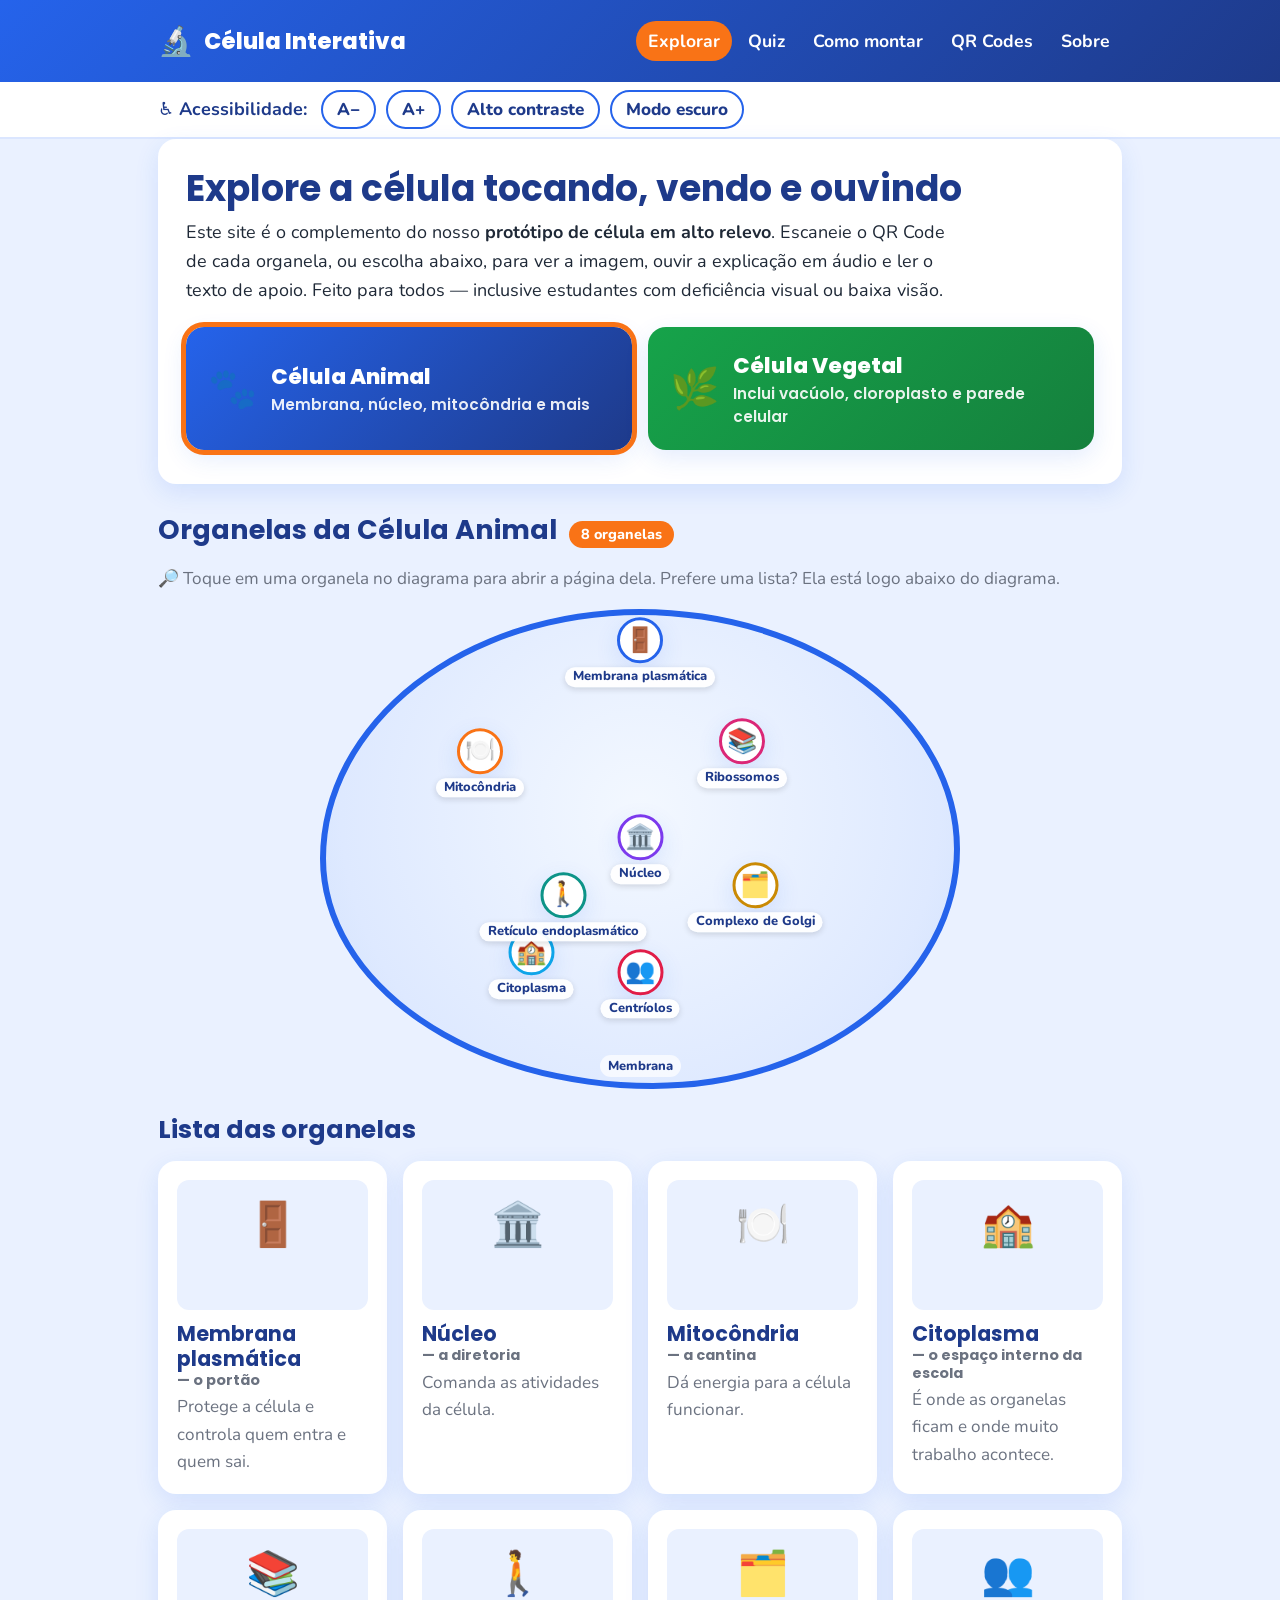
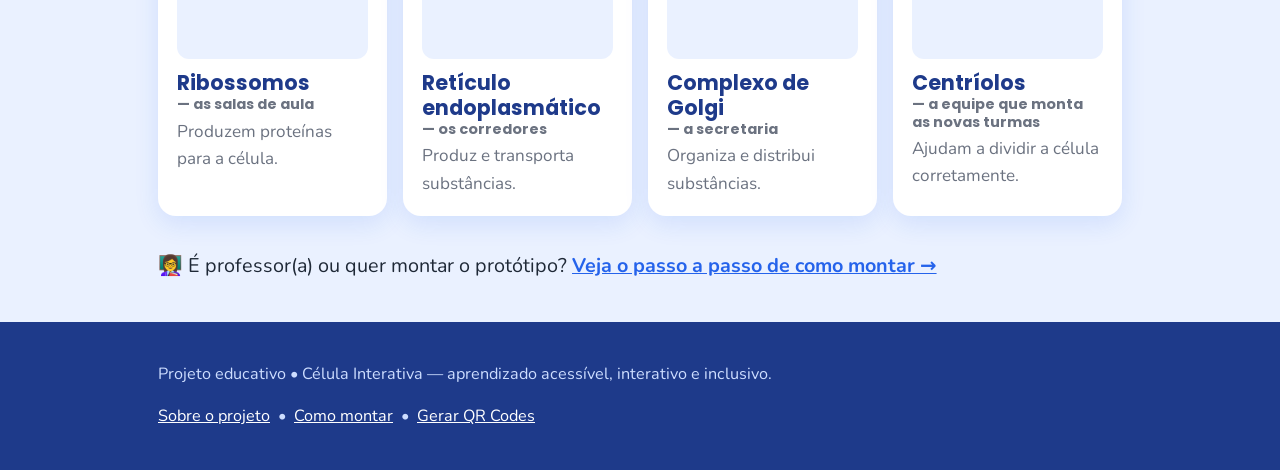
==== index.html @ fa0423f9 "Site Célula Interativa" ====
<!DOCTYPE html>
<html lang="pt-BR">
<head>
  <meta charset="UTF-8">
  <meta name="viewport" content="width=device-width, initial-scale=1.0">
  <title>Célula Interativa • Aprenda tocando, vendo e ouvindo</title>
  <meta name="description" content="Site interativo e acessível sobre as organelas das células animal e vegetal, complemento do protótipo de célula em alto relevo.">
  <meta name="theme-color" content="#2563EB">
  <link rel="manifest" href="manifest.webmanifest">
  <link rel="icon" href="assets/icon.svg" type="image/svg+xml">
  <link rel="apple-touch-icon" href="assets/icon.svg">
  <link rel="preconnect" href="https://fonts.googleapis.com">
  <link rel="preconnect" href="https://fonts.gstatic.com" crossorigin>
  <link href="https://fonts.googleapis.com/css2?family=Nunito:wght@400;600;700;800&family=Poppins:wght@600;700;800&display=swap" rel="stylesheet">
  <link rel="stylesheet" href="css/style.css">
</head>
<body>
  <a href="#conteudo" class="skip-link">Pular para o conteúdo</a>

  <header class="topo">
    <div class="conteiner topo-inner">
      <a href="index.html" class="logo"><span class="bolha" aria-hidden="true">🔬</span> Célula Interativa</a>
      <nav class="menu" aria-label="Menu principal">
        <a href="index.html">Explorar</a>
        <a href="quiz.html">Quiz</a>
        <a href="tutorial.html">Como montar</a>
        <a href="qrcodes.html">QR Codes</a>
        <a href="sobre.html">Sobre</a>
      </nav>
    </div>
  </header>

  <div id="a11y-bar"></div>

  <main id="conteudo" class="conteiner">
    <section class="hero">
      <h1>Explore a célula tocando, vendo e ouvindo</h1>
      <p>
        Este site é o complemento do nosso <strong>protótipo de célula em alto relevo</strong>.
        Escaneie o QR Code de cada organela, ou escolha abaixo, para ver a imagem, ouvir a
        explicação em áudio e ler o texto de apoio. Feito para todos — inclusive estudantes
        com deficiência visual ou baixa visão.
      </p>

      <div class="seletor-celula" role="group" aria-label="Escolha o tipo de célula">
        <button class="card-celula animal" data-tipo="animal" aria-pressed="true">
          <span class="emoji" aria-hidden="true">🐾</span>
          <span>Célula Animal<small>Membrana, núcleo, mitocôndria e mais</small></span>
        </button>
        <button class="card-celula vegetal" data-tipo="vegetal" aria-pressed="false">
          <span class="emoji" aria-hidden="true">🌿</span>
          <span>Célula Vegetal<small>Inclui vacúolo, cloroplasto e parede celular</small></span>
        </button>
      </div>
    </section>

    <div class="titulo-secao" id="titulo-secao"></div>

    <section aria-label="Diagrama da célula">
      <p class="dica-diagrama">🔎 Toque em uma organela no diagrama para abrir a página dela.
        Prefere uma lista? Ela está logo abaixo do diagrama.</p>
      <div class="diagrama" id="diagrama"></div>
    </section>

    <section aria-labelledby="lista-titulo">
      <h2 id="lista-titulo" class="subtitulo">Lista das organelas</h2>
      <div class="grade" id="lista-organelas"></div>
    </section>

    <p class="cta-tutorial">
      👩‍🏫 É professor(a) ou quer montar o protótipo?
      <a href="tutorial.html"><strong>Veja o passo a passo de como montar →</strong></a>
    </p>
  </main>

  <footer class="rodape">
    <div class="conteiner">
      <p>Projeto educativo • Célula Interativa — aprendizado acessível, interativo e inclusivo.</p>
      <p><a href="sobre.html">Sobre o projeto</a> &nbsp;•&nbsp; <a href="tutorial.html">Como montar</a> &nbsp;•&nbsp; <a href="qrcodes.html">Gerar QR Codes</a></p>
    </div>
  </footer>

  <script src="data/organelas.js"></script>
  <script src="js/a11y.js"></script>
  <script src="js/comum.js"></script>
  <script src="js/main.js"></script>
</body>
</html>
---- css/style.css ----
/* =========================================================================
   TEMA VISUAL E ACESSIBILIDADE
   Cores e fontes seguem o que foi definido no projeto.
   ========================================================================= */

:root {
  --azul: #2563EB;
  --azul-escuro: #1E3A8A;
  --azul-claro: #EAF1FF;   /* fundo */
  --laranja: #F97316;
  --laranja-escuro: #C2410C; /* laranja com contraste suficiente p/ texto */
  --branco: #FFFFFF;
  --texto: #1F2937;
  --cinza: #6B7280;

  --raio: 18px;            /* cantos arredondados */
  --sombra: 0 8px 24px rgba(37, 99, 235, 0.12);
  --font-scale: 1;         /* alterado pelos botões A- / A+ */
}

* { box-sizing: border-box; }

html { font-size: calc(18px * var(--font-scale)); }

body {
  margin: 0;
  font-family: 'Nunito', system-ui, -apple-system, 'Segoe UI', sans-serif;
  color: var(--texto);
  background: var(--azul-claro);
  line-height: 1.6;
}

h1, h2, h3, .titulo {
  font-family: 'Poppins', 'Nunito', system-ui, sans-serif;
  line-height: 1.2;
  color: var(--azul-escuro);
}

a { color: var(--azul); }

/* Foco bem visível (acessibilidade / navegação por teclado) */
:focus-visible {
  outline: 4px solid var(--laranja);
  outline-offset: 3px;
  border-radius: 6px;
}

/* Pular para o conteúdo (leitor de tela / teclado) */
.skip-link {
  position: absolute;
  left: -999px;
  top: 0;
  background: var(--azul-escuro);
  color: #fff;
  padding: 12px 18px;
  z-index: 100;
  border-radius: 0 0 var(--raio) 0;
}
.skip-link:focus { left: 0; }

/* ---------- Cabeçalho ---------- */
.topo {
  background: linear-gradient(135deg, var(--azul) 0%, var(--azul-escuro) 100%);
  color: #fff;
  padding: 18px 20px;
}
.topo .conteiner { display: flex; align-items: center; gap: 14px; flex-wrap: wrap; }
.topo a.logo { color: #fff; text-decoration: none; font-weight: 800; font-size: 1.25rem;
  font-family: 'Poppins', sans-serif; display: flex; align-items: center; gap: 10px; }
.topo .logo .bolha { font-size: 1.6rem; }

.conteiner { max-width: 1000px; margin: 0 auto; padding: 0 18px; }

/* ---------- Barra de acessibilidade ---------- */
#a11y-bar {
  background: var(--branco);
  border-bottom: 2px solid #dbe6ff;
}
#a11y-bar .conteiner {
  display: flex; align-items: center; gap: 10px; flex-wrap: wrap;
  padding-top: 8px; padding-bottom: 8px;
}
#a11y-bar .rotulo { font-weight: 700; color: var(--azul-escuro); margin-right: 4px; }
.btn-a11y {
  border: 2px solid var(--azul);
  background: #fff;
  color: var(--azul-escuro);
  font-weight: 800;
  border-radius: 999px;
  padding: 6px 14px;
  cursor: pointer;
  font-family: inherit;
  font-size: 0.95rem;
}
.btn-a11y:hover { background: var(--azul-claro); }
.btn-a11y[aria-pressed="true"] { background: var(--azul); color: #fff; }

/* ---------- Página inicial ---------- */
main { padding: 26px 0 60px; }

.hero {
  background: var(--branco);
  border-radius: var(--raio);
  padding: 28px;
  box-shadow: var(--sombra);
  margin-bottom: 26px;
}
.hero h1 { margin: 0 0 8px; font-size: 2rem; }
.hero p { margin: 0; max-width: 70ch; }

.seletor-celula { display: flex; gap: 16px; flex-wrap: wrap; margin: 22px 0 6px; }
.card-celula {
  flex: 1 1 240px;
  border: none;
  border-radius: var(--raio);
  padding: 22px;
  color: #fff;
  font-family: 'Poppins', sans-serif;
  font-weight: 800;
  font-size: 1.2rem;
  cursor: pointer;
  text-align: left;
  box-shadow: var(--sombra);
  display: flex; align-items: center; gap: 14px;
}
.card-celula .emoji { font-size: 2.2rem; }
.card-celula.animal  { background: linear-gradient(135deg, var(--azul) 0%, var(--azul-escuro) 100%); }
.card-celula.vegetal { background: linear-gradient(135deg, #16a34a 0%, #15803d 100%); }
.card-celula small { display: block; font-weight: 600; font-size: 0.85rem; opacity: 0.9; }
.card-celula[aria-pressed="true"] { outline: 5px solid var(--laranja); }

/* ---------- Grade de organelas ---------- */
.titulo-secao { display: flex; align-items: baseline; gap: 12px; margin: 30px 0 4px; }
.titulo-secao h2 { margin: 0; font-size: 1.5rem; }
.titulo-secao .tag {
  background: var(--laranja); color: #fff; font-weight: 800;
  border-radius: 999px; padding: 2px 12px; font-size: 0.8rem;
}

.grade {
  display: grid;
  grid-template-columns: repeat(auto-fill, minmax(220px, 1fr));
  gap: 16px;
  margin-top: 16px;
}
.card-organela {
  display: block;
  background: var(--branco);
  border-radius: var(--raio);
  padding: 16px;
  text-decoration: none;
  color: var(--texto);
  box-shadow: var(--sombra);
  border: 3px solid transparent;
  transition: transform .12s ease, border-color .12s ease;
}
.card-organela:hover, .card-organela:focus-visible {
  transform: translateY(-3px);
  border-color: var(--laranja);
}
.card-organela .mini-img {
  width: 100%; height: 130px; border-radius: 12px; object-fit: cover;
  background: var(--azul-claro); margin-bottom: 12px; display: block;
}
.card-organela h3 { margin: 0 0 4px; font-size: 1.15rem; color: var(--azul-escuro); }
.card-organela p { margin: 0; color: var(--cinza); font-size: 0.95rem; }

/* Placeholder usado quando ainda não há foto */
.placeholder-img {
  display: flex; align-items: center; justify-content: center; text-align: center;
  background: repeating-linear-gradient(45deg, #eef4ff, #eef4ff 12px, #e3edff 12px, #e3edff 24px);
  color: var(--azul); font-weight: 800; font-family: 'Poppins', sans-serif;
  padding: 10px;
}

/* ---------- Página da organela ---------- */
.voltar {
  display: inline-flex; align-items: center; gap: 8px;
  text-decoration: none; font-weight: 800; color: var(--azul-escuro);
  margin-bottom: 14px;
}
.organela-topo h1 { font-size: 2rem; margin: 0 0 4px; }
.organela-tags { margin-bottom: 18px; }
.pill {
  display: inline-block; background: var(--azul-claro); color: var(--azul-escuro);
  border-radius: 999px; padding: 3px 12px; font-weight: 700; font-size: 0.85rem; margin-right: 6px;
}

.painel {
  background: var(--branco); border-radius: var(--raio);
  padding: 22px; box-shadow: var(--sombra); margin-bottom: 22px;
}

/* Visualizador da imagem (com leve efeito 3D ao passar o mouse / tocar) */
.visu {
  perspective: 1000px;
  display: flex; justify-content: center;
  margin-bottom: 4px;
}
.visu-img {
  max-width: 100%; max-height: 360px; border-radius: 16px;
  box-shadow: var(--sombra);
  transition: transform .15s ease;
  will-change: transform;
}
.visu-placeholder {
  width: 100%; max-width: 420px; height: 280px; border-radius: 16px;
}
.visu-legenda { text-align: center; color: var(--cinza); font-size: 0.9rem; margin-top: 10px; }

/* ---------- Player de áudio ---------- */
.player {
  background: linear-gradient(135deg, var(--azul) 0%, var(--azul-escuro) 100%);
  color: #fff;
  border-radius: var(--raio);
  padding: 20px;
  text-align: center;
  box-shadow: var(--sombra);
  margin-bottom: 22px;
}
.player .botoes { display: flex; gap: 12px; justify-content: center; flex-wrap: wrap; margin-top: 6px; }
.btn-play {
  border: none; cursor: pointer; font-family: 'Poppins', sans-serif; font-weight: 800;
  border-radius: 999px; padding: 16px 30px; font-size: 1.25rem;
  background: var(--laranja); color: #fff; box-shadow: 0 6px 16px rgba(0,0,0,.2);
  display: inline-flex; align-items: center; gap: 10px;
}
.btn-play:hover { background: #ea6a0a; }
.btn-sec {
  border: 2px solid #fff; background: transparent; color: #fff; cursor: pointer;
  font-family: 'Poppins', sans-serif; font-weight: 700; border-radius: 999px;
  padding: 12px 22px; font-size: 1rem;
}
.btn-sec:hover { background: rgba(255,255,255,.15); }
.player .estado { margin-top: 10px; font-weight: 700; min-height: 1.2em; }
.player .aviso { font-size: 0.85rem; opacity: .9; margin-top: 8px; }

/* Texto de apoio */
.texto-apoio { font-size: 1.15rem; }
.texto-apoio h2 { margin-top: 0; }
.destaque {
  background: #FFF3E6;
  border-left: 6px solid var(--laranja);
  border-radius: 12px;
  padding: 14px 18px;
  margin: 18px 0 0;
  font-weight: 700;
  color: var(--laranja-escuro);
}
html.hc .destaque { background: #000; border-left-color: #ffec3d; color: #ffec3d; border: 2px solid #ffec3d; }

/* ---------- Tutorial ---------- */
.passo {
  background: var(--branco); border-radius: var(--raio); box-shadow: var(--sombra);
  padding: 20px 22px; margin-bottom: 18px; display: flex; gap: 18px; align-items: flex-start;
}
.passo .num {
  flex: 0 0 auto; width: 46px; height: 46px; border-radius: 50%;
  background: var(--laranja); color: #fff; font-family: 'Poppins', sans-serif; font-weight: 800;
  display: flex; align-items: center; justify-content: center; font-size: 1.3rem;
}
.passo h3 { margin: 0 0 6px; }
.passo .foto-passo {
  width: 100%; max-width: 360px; height: 200px; border-radius: 12px; object-fit: cover; margin-top: 10px;
}
.lista-materiais { columns: 2; gap: 24px; }
@media (max-width: 560px) { .lista-materiais { columns: 1; } .passo { flex-direction: column; } }

/* ---------- Rodapé ---------- */
.rodape {
  background: var(--azul-escuro); color: #cdddff; padding: 24px 0; margin-top: 40px;
  font-size: 0.9rem;
}
.rodape a { color: #fff; }

/* =========================================================================
   MODO ALTO CONTRASTE
   ========================================================================= */
html.hc, html.hc body { background: #000; color: #fff; }
html.hc h1, html.hc h2, html.hc h3, html.hc .titulo,
html.hc .card-organela h3, html.hc .card-organela p { color: #ffec3d; }
html.hc .hero, html.hc .painel, html.hc .card-organela, html.hc .passo,
html.hc #a11y-bar, html.hc .player, html.hc .card-celula {
  background: #000 !important; border: 2px solid #ffec3d; color: #fff;
}
html.hc a, html.hc .voltar { color: #ffec3d; }
html.hc #a11y-bar .rotulo { color: #ffec3d; }
html.hc .btn-a11y { background: #000; color: #ffec3d; border-color: #ffec3d; }
html.hc .btn-a11y[aria-pressed="true"] { background: #ffec3d; color: #000; }
html.hc .btn-play { background: #ffec3d; color: #000; }
html.hc .btn-sec { border-color: #ffec3d; color: #ffec3d; }
html.hc .pill, html.hc .tag, html.hc .num { background: #ffec3d; color: #000; }
html.hc .topo { background: #000; border-bottom: 2px solid #ffec3d; }
html.hc :focus-visible { outline-color: #fff; }

/* Respeita quem prefere menos animação */
@media (prefers-reduced-motion: reduce) {
  * { transition: none !important; animation: none !important; }
}

/* =========================================================================
   MENU DE NAVEGAÇÃO
   ========================================================================= */
.topo-inner { justify-content: space-between; }
.menu { display: flex; flex-wrap: wrap; gap: 4px; }
.menu a {
  color: #fff; text-decoration: none; font-weight: 700;
  padding: 6px 12px; border-radius: 999px; font-size: 0.98rem;
}
.menu a:hover { background: rgba(255, 255, 255, 0.18); }
.menu a[aria-current="page"] { background: var(--laranja); color: #fff; }

/* =========================================================================
   HOME: títulos auxiliares e diagrama
   ========================================================================= */
.subtitulo { font-size: 1.4rem; margin: 26px 0 10px; }
.dica-diagrama, .dica-qr { color: var(--cinza); font-size: 0.95rem; }
.cta-tutorial { margin-top: 34px; font-size: 1.1rem; }

.diagrama {
  position: relative;
  width: 100%;
  max-width: 640px;
  margin: 6px auto 12px;
  aspect-ratio: 4 / 3;
}
.celula-forma {
  position: absolute; inset: 0;
  border: 6px solid var(--azul);
  border-radius: 50% 50% 48% 52% / 52% 50% 50% 48%;
  background: radial-gradient(circle at 50% 42%, #f3f8ff 0%, #dee9ff 72%, #cddffb 100%);
  display: flex; align-items: flex-end; justify-content: center;
}
.diagrama.vegetal .celula-forma {
  border: 7px solid #15803d;
  border-radius: 22px;
  background: linear-gradient(160deg, #ecfdf3 0%, #cdeed8 100%);
  box-shadow: inset 0 0 0 9px rgba(22, 163, 74, 0.16);
}
.rotulo-forma {
  margin-bottom: 6px; font-size: 0.72rem; font-weight: 800;
  color: var(--azul-escuro); background: rgba(255, 255, 255, 0.7);
  padding: 1px 8px; border-radius: 999px;
}
.diagrama.vegetal .rotulo-forma { color: #14532d; }

.hotspot {
  position: absolute; transform: translate(-50%, -50%);
  display: flex; flex-direction: column; align-items: center; gap: 4px;
  text-decoration: none; z-index: 2;
}
.ponto {
  width: 46px; height: 46px; border-radius: 50%;
  background: #fff; border: 3px solid var(--cor, #2563EB);
  display: flex; align-items: center; justify-content: center;
  font-size: 1.35rem; box-shadow: var(--sombra);
  transition: transform 0.12s ease;
}
.ponto-rotulo {
  background: rgba(255, 255, 255, 0.94); color: var(--azul-escuro);
  font-weight: 800; font-size: 0.72rem; line-height: 1.2;
  padding: 2px 8px; border-radius: 999px; white-space: nowrap;
  box-shadow: 0 2px 6px rgba(0, 0, 0, 0.14); max-width: 30vw; overflow: hidden; text-overflow: ellipsis;
}
.hotspot:hover .ponto, .hotspot:focus-visible .ponto { transform: scale(1.14); }
.hotspot:focus-visible { outline: none; }
.hotspot:focus-visible .ponto { outline: 4px solid var(--laranja); outline-offset: 3px; }

@media (max-width: 560px) {
  .ponto-rotulo { display: none; }      /* no celular, o rótulo fica na lista abaixo */
  .ponto { width: 40px; height: 40px; font-size: 1.15rem; }
}

/* Emoji no lugar da foto (placeholder) nos cartões */
.mini-emoji { font-size: 2.4rem; }
.card-organela h3 .apelido { display: block; font-weight: 700; color: var(--cinza); font-size: 0.8rem; }

/* =========================================================================
   PÁGINA DA ORGANELA: extras
   ========================================================================= */
.apelido-grande { margin: 0 0 10px; color: var(--laranja-escuro); font-weight: 800; font-size: 1.1rem; }
.player-titulo { font-family: 'Poppins', sans-serif; font-weight: 800; font-size: 1.1rem; margin: 0 0 6px; }
.visu-placeholder { display: flex; flex-direction: column; gap: 8px; }
.placeholder-img .ph-emoji, .placeholder-img.visu-placeholder .ph-emoji { font-size: 3rem; }

.nav-organelas { display: flex; gap: 12px; justify-content: space-between; margin: 6px 0 10px; }
.btn-nav {
  flex: 1 1 0; background: var(--branco); border: 2px solid var(--azul);
  border-radius: var(--raio); padding: 14px 16px; text-decoration: none;
  color: var(--azul-escuro); font-weight: 800; display: flex; align-items: center; gap: 10px;
  box-shadow: var(--sombra);
}
.btn-nav.prox { justify-content: flex-end; text-align: right; }
.btn-nav small { display: block; font-weight: 700; color: var(--cinza); font-size: 0.75rem; }
.btn-nav:hover, .btn-nav:focus-visible { border-color: var(--laranja); transform: translateY(-2px); }

/* =========================================================================
   QUIZ (mini-quiz na organela e quiz final)
   ========================================================================= */
.mini-quiz h2 { margin-top: 0; }
.quiz-pergunta { font-size: 1.2rem; font-weight: 800; color: var(--azul-escuro); }
.quiz-opcoes { display: grid; gap: 10px; margin: 14px 0; }
.quiz-opcao {
  text-align: left; font-family: inherit; font-size: 1.05rem; font-weight: 700;
  background: #fff; border: 2px solid var(--azul); color: var(--texto);
  border-radius: 12px; padding: 14px 16px; cursor: pointer;
}
.quiz-opcao:hover:not(:disabled) { background: var(--azul-claro); }
.quiz-opcao:disabled { cursor: default; opacity: 1; }
.quiz-opcao.certa { background: #DCFCE7; border-color: #16A34A; color: #14532D; }
.quiz-opcao.certa::after { content: '  ✓ certa'; font-weight: 800; }
.quiz-opcao.errada { background: #FEE2E2; border-color: #DC2626; color: #7F1D1D; }
.quiz-opcao.errada::after { content: ' — sua escolha'; font-weight: 800; }
.quiz-feedback { font-weight: 800; min-height: 1.3em; margin: 6px 0 0; }
.quiz-feedback.ok { color: #15803D; }
.quiz-feedback.nao { color: #B91C1C; }

.quiz-card { max-width: 720px; margin: 0 auto; }
.quiz-progresso { display: flex; justify-content: space-between; font-weight: 800; color: var(--azul-escuro); }
.quiz-acertos { color: var(--laranja-escuro); }
.quiz-barra { height: 10px; background: #dbe6ff; border-radius: 999px; overflow: hidden; margin: 8px 0 18px; }
.quiz-barra span { display: block; height: 100%; background: var(--laranja); transition: width 0.25s ease; }

.btn-grande {
  border: none; cursor: pointer; font-family: 'Poppins', sans-serif; font-weight: 800;
  border-radius: 999px; padding: 14px 28px; font-size: 1.15rem;
  background: var(--laranja); color: #fff; box-shadow: var(--sombra); margin-top: 6px;
}
.btn-grande:hover { background: #ea6a0a; }
.btn-sec-claro {
  display: inline-block; border: 2px solid var(--azul); color: var(--azul-escuro);
  background: #fff; border-radius: 999px; padding: 12px 24px; font-weight: 800; text-decoration: none;
}
.quiz-final { text-align: center; }
.quiz-resultado-emoji { font-size: 3.4rem; }
.quiz-final-botoes { display: flex; gap: 12px; justify-content: center; flex-wrap: wrap; margin-top: 14px; }
.quiz-selo-mini { background: #FFF3E6; border-radius: 12px; padding: 10px 14px; font-weight: 700; color: var(--laranja-escuro); }

.selo {
  display: inline-flex; flex-direction: column; align-items: center; gap: 4px;
  background: radial-gradient(circle at 50% 35%, #fff7e6, #ffe3b3);
  border: 4px solid var(--laranja); border-radius: 20px; padding: 18px 30px; margin: 16px auto;
  color: var(--laranja-escuro); font-family: 'Poppins', sans-serif;
}
.selo strong { font-size: 1.3rem; }
.selo small { color: var(--texto); font-weight: 700; }
.selo-emoji { font-size: 3rem; }

/* =========================================================================
   TUTORIAL: passos numerados (lista ordenada de verdade) + listas
   ========================================================================= */
.passos { list-style: none; counter-reset: passo; padding: 0; margin: 0; }
.passos > li.passo {
  position: relative; counter-increment: passo;
  background: var(--branco); border-radius: var(--raio); box-shadow: var(--sombra);
  padding: 20px 22px 20px 78px; margin-bottom: 16px;
}
.passos > li.passo::before {
  content: counter(passo); position: absolute; left: 18px; top: 20px;
  width: 44px; height: 44px; border-radius: 50%;
  background: var(--laranja); color: #fff; font-family: 'Poppins', sans-serif; font-weight: 800;
  display: flex; align-items: center; justify-content: center; font-size: 1.3rem;
}
.passos > li.passo h3 { margin: 0 0 6px; }
.bloco-premium { margin-top: 4px; }
.bloco-premium.travado { filter: blur(5px); pointer-events: none; user-select: none; }
.lista-recursos { padding-left: 1.1em; }
.lista-recursos li { margin-bottom: 8px; }
.passos-simples { padding-left: 1.2em; }
.passos-simples li { margin-bottom: 6px; }
@media (max-width: 560px) {
  .passos > li.passo { padding: 64px 18px 18px; }
  .passos > li.passo::before { top: 14px; }
  .nav-organelas { flex-direction: column; }
  .menu a { padding: 6px 9px; font-size: 0.9rem; }
}

/* =========================================================================
   GERADOR DE QR CODES
   ========================================================================= */
.qr-config { display: flex; gap: 12px; flex-wrap: wrap; align-items: flex-end; margin-top: 8px; }
.qr-config label { font-weight: 800; color: var(--azul-escuro); display: block; margin-bottom: 6px; }
.qr-config input {
  font-family: inherit; font-size: 1rem; padding: 12px 14px; border: 2px solid var(--azul);
  border-radius: 12px; min-width: 300px; max-width: 100%;
}
.btn-gerar {
  background: var(--laranja); color: #fff; border: none; font-family: 'Poppins', sans-serif;
  font-weight: 800; font-size: 1.05rem; padding: 13px 24px; border-radius: 999px; cursor: pointer;
}
.btn-gerar-azul { background: var(--azul); }
.grade-qr { display: grid; grid-template-columns: repeat(auto-fill, minmax(220px, 1fr)); gap: 16px; margin-top: 24px; }
.cartao-qr {
  background: #fff; border: 2px solid #dbe6ff; border-radius: 14px; padding: 16px; text-align: center;
  break-inside: avoid;
}
.cartao-qr h3 { margin: 0 0 10px; font-size: 1.05rem; }
.cartao-qr .qr-box { display: flex; justify-content: center; }
.cartao-qr .url { font-size: 0.72rem; color: var(--cinza); word-break: break-all; margin-top: 10px; }
.erro { background: #fff3cd; border: 2px solid #f0c000; padding: 14px; border-radius: 12px; margin-top: 16px; color: #5b4a00; }

@media print {
  .topo, #a11y-bar, .rodape, .nao-imprimir, .skip-link { display: none !important; }
  body { background: #fff; }
  .cartao-qr { border: 1px dashed #999; }
}

/* =========================================================================
   MODO ESCURO (opcional, separado do alto contraste)
   ========================================================================= */
html.escuro, html.escuro body { background: #0b1220; color: #e6eeff; }
html.escuro h1, html.escuro h2, html.escuro h3, html.escuro .titulo,
html.escuro .card-organela h3, html.escuro .subtitulo { color: #9ec1ff; }
html.escuro .hero, html.escuro .painel, html.escuro .card-organela,
html.escuro .passos > li.passo, html.escuro .cartao-qr, html.escuro .btn-nav {
  background: #16213a; border-color: #2a3a5e; color: #e6eeff;
}
html.escuro #a11y-bar { background: #0f1830; border-bottom-color: #2a3a5e; }
html.escuro #a11y-bar .rotulo { color: #9ec1ff; }
html.escuro .btn-a11y { background: #16213a; color: #cfe0ff; border-color: #3b5180; }
html.escuro .card-organela p, html.escuro .visu-legenda, html.escuro .dica-diagrama,
html.escuro .dica-qr, html.escuro .btn-nav small { color: #aab8d6; }
html.escuro .quiz-opcao { background: #16213a; color: #e6eeff; border-color: #3b5180; }
html.escuro .quiz-opcao.certa { background: #14532d; color: #d9ffe6; border-color: #22c55e; }
html.escuro .quiz-opcao.errada { background: #4c1d1d; color: #ffd9d9; border-color: #ef4444; }
html.escuro .placeholder-img { background: #1c2842; color: #9ec1ff; }
html.escuro a { color: #9ec1ff; }
html.escuro .celula-forma { background: #16213a; }
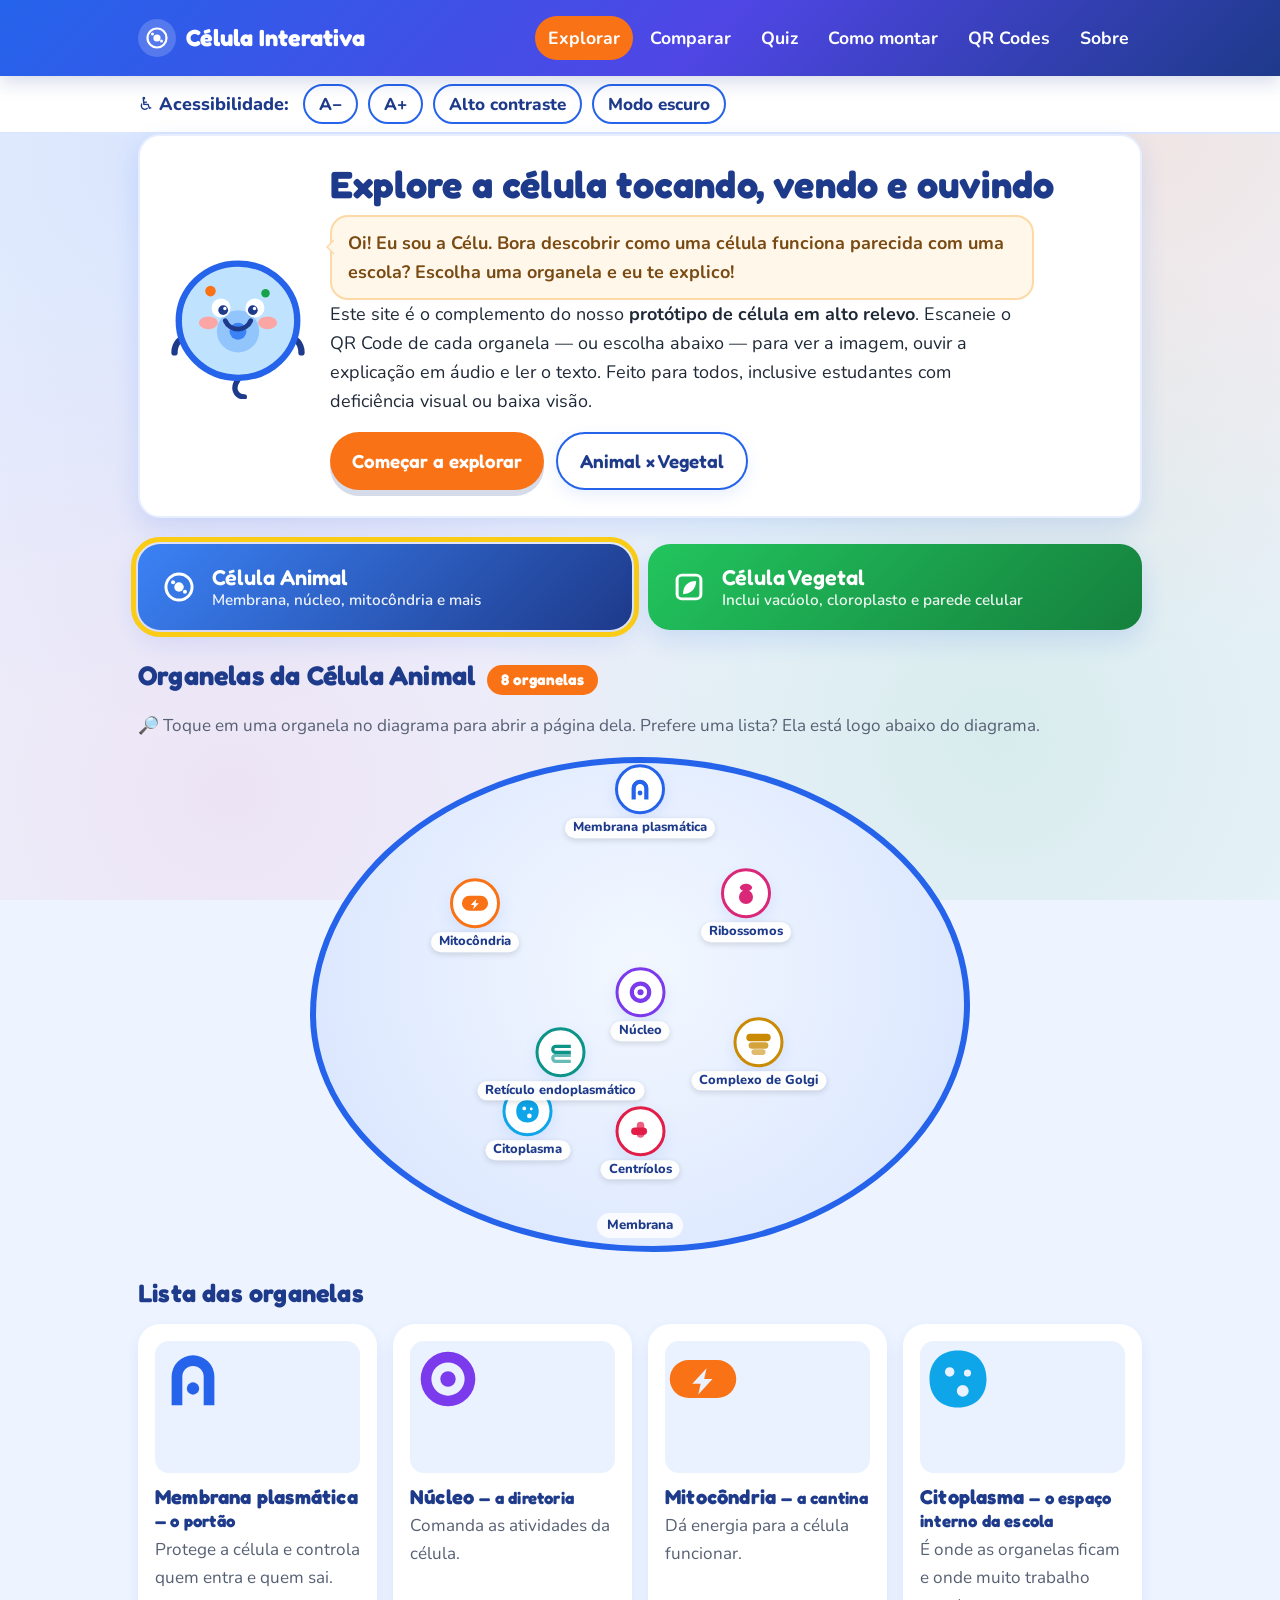
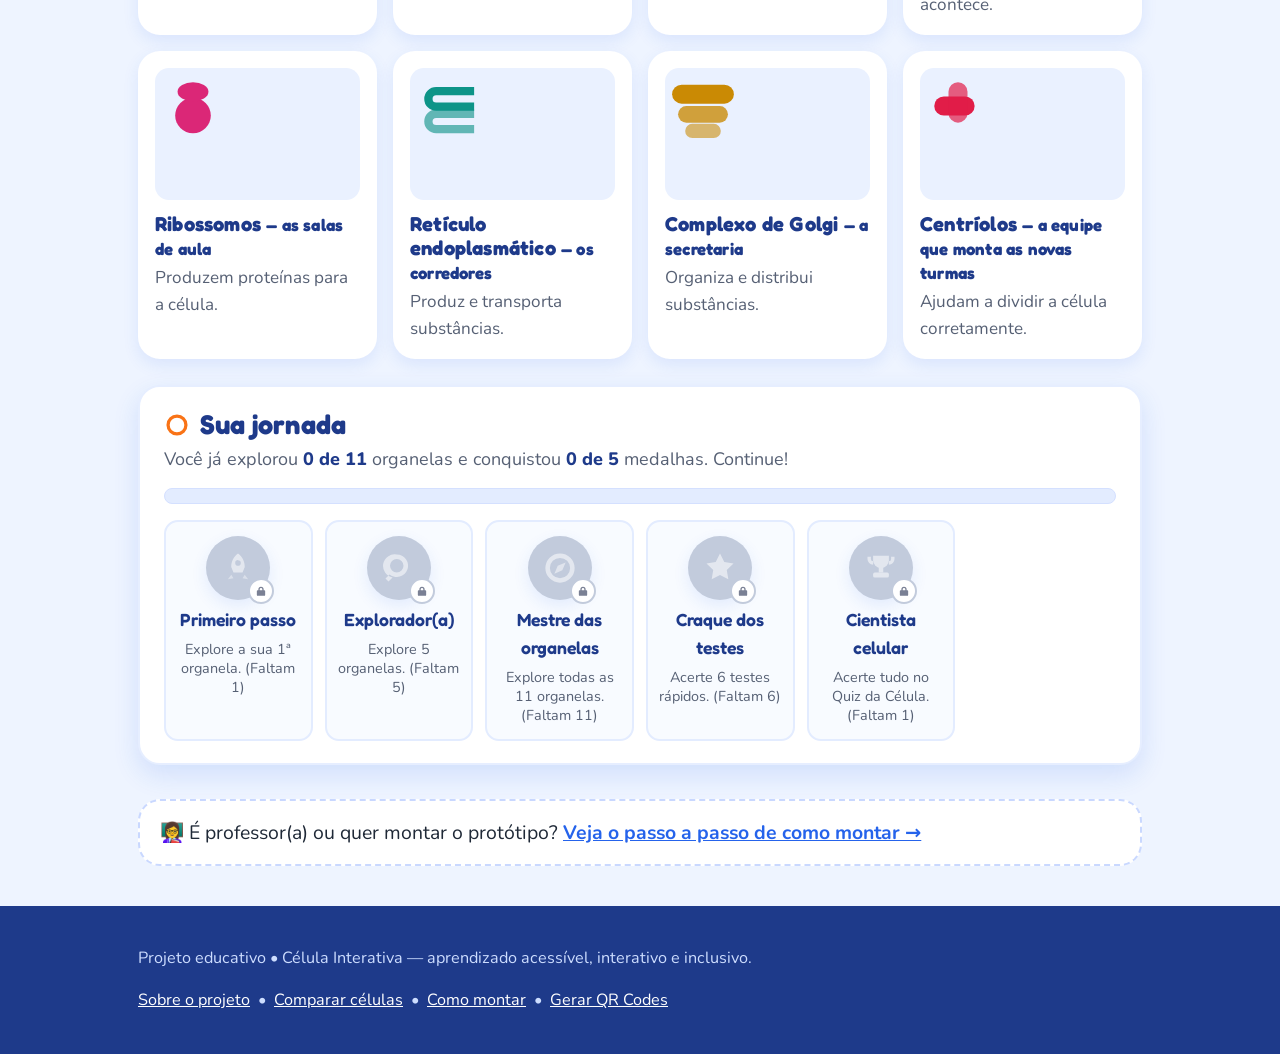
==== commit 1abc4a78: "Redesign lúdico e gamificado para o 6º ano - Visual lúdico: títulos em Fredoka, mascote "Célu", fund" ====
--- a/index.html
+++ b/index.html
@@ -4,14 +4,24 @@
   <meta charset="UTF-8">
   <meta name="viewport" content="width=device-width, initial-scale=1.0">
   <title>Célula Interativa • Aprenda tocando, vendo e ouvindo</title>
-  <meta name="description" content="Site interativo e acessível sobre as organelas das células animal e vegetal, complemento do protótipo de célula em alto relevo.">
+  <meta name="description" content="Site interativo e acessível sobre as organelas das células animal e vegetal, para o 6º ano. Complemento do protótipo de célula em alto relevo.">
   <meta name="theme-color" content="#2563EB">
+  <script>
+    /* Aplica a acessibilidade salva ANTES de a página aparecer (evita piscar). */
+    try {
+      var _p = JSON.parse(localStorage.getItem('celulas_a11y')) || {};
+      var _d = document.documentElement;
+      if (_p.fonte) _d.style.setProperty('--font-scale', _p.fonte);
+      if (_p.contraste) _d.classList.add('hc');
+      if (_p.escuro) _d.classList.add('escuro');
+    } catch (e) {}
+  </script>
   <link rel="manifest" href="manifest.webmanifest">
   <link rel="icon" href="assets/icon.svg" type="image/svg+xml">
   <link rel="apple-touch-icon" href="assets/icon.svg">
   <link rel="preconnect" href="https://fonts.googleapis.com">
   <link rel="preconnect" href="https://fonts.gstatic.com" crossorigin>
-  <link href="https://fonts.googleapis.com/css2?family=Nunito:wght@400;600;700;800&family=Poppins:wght@600;700;800&display=swap" rel="stylesheet">
+  <link href="https://fonts.googleapis.com/css2?family=Fredoka:wght@400;500;600;700&family=Nunito:wght@400;600;700;800&display=swap" rel="stylesheet">
   <link rel="stylesheet" href="css/style.css">
 </head>
 <body>
@@ -19,9 +29,10 @@
 
   <header class="topo">
     <div class="conteiner topo-inner">
-      <a href="index.html" class="logo"><span class="bolha" aria-hidden="true">🔬</span> Célula Interativa</a>
+      <a href="index.html" class="logo"><span class="bolha" aria-hidden="true"><svg viewBox="0 0 24 24" fill="currentColor" focusable="false"><circle cx="12" cy="12" r="9.5" fill="none" stroke="currentColor" stroke-width="2.2"/><circle cx="12" cy="12" r="3.6"/><circle cx="7.5" cy="8" r="1.5"/><circle cx="16.5" cy="15" r="1.5"/></svg></span> Célula Interativa</a>
       <nav class="menu" aria-label="Menu principal">
         <a href="index.html">Explorar</a>
+        <a href="comparar.html">Comparar</a>
         <a href="quiz.html">Quiz</a>
         <a href="tutorial.html">Como montar</a>
         <a href="qrcodes.html">QR Codes</a>
@@ -34,24 +45,35 @@
 
   <main id="conteudo" class="conteiner">
     <section class="hero">
-      <h1>Explore a célula tocando, vendo e ouvindo</h1>
-      <p>
-        Este site é o complemento do nosso <strong>protótipo de célula em alto relevo</strong>.
-        Escaneie o QR Code de cada organela, ou escolha abaixo, para ver a imagem, ouvir a
-        explicação em áudio e ler o texto de apoio. Feito para todos — inclusive estudantes
-        com deficiência visual ou baixa visão.
-      </p>
+      <div class="hero-mascote">
+        <div class="mascote" id="mascote-hero"></div>
+        <div class="hero-texto">
+          <h1>Explore a célula tocando, vendo e ouvindo</h1>
+          <p class="balao">Oi! Eu sou a <strong>Célu</strong>. Bora descobrir como uma célula
+            funciona parecida com uma escola? Escolha uma organela e eu te explico!</p>
+          <p>
+            Este site é o complemento do nosso <strong>protótipo de célula em alto relevo</strong>.
+            Escaneie o QR Code de cada organela — ou escolha abaixo — para ver a imagem, ouvir a
+            explicação em áudio e ler o texto. Feito para todos, inclusive estudantes com
+            deficiência visual ou baixa visão.
+          </p>
+          <div class="acoes-hero">
+            <a class="btn-pill" href="#explorar">Começar a explorar</a>
+            <a class="btn-pill contorno" href="comparar.html">Animal × Vegetal</a>
+          </div>
+        </div>
+      </div>
+    </section>
 
-      <div class="seletor-celula" role="group" aria-label="Escolha o tipo de célula">
-        <button class="card-celula animal" data-tipo="animal" aria-pressed="true">
-          <span class="emoji" aria-hidden="true">🐾</span>
-          <span>Célula Animal<small>Membrana, núcleo, mitocôndria e mais</small></span>
-        </button>
-        <button class="card-celula vegetal" data-tipo="vegetal" aria-pressed="false">
-          <span class="emoji" aria-hidden="true">🌿</span>
-          <span>Célula Vegetal<small>Inclui vacúolo, cloroplasto e parede celular</small></span>
-        </button>
-      </div>
+    <section class="seletor-celula" id="explorar" role="group" aria-label="Escolha o tipo de célula">
+      <button class="card-celula animal" data-tipo="animal" aria-pressed="true">
+        <span class="emoji" aria-hidden="true"><svg viewBox="0 0 64 64" fill="#fff" focusable="false"><circle cx="32" cy="32" r="22" fill="none" stroke="#fff" stroke-width="5"/><circle cx="32" cy="32" r="8"/><circle cx="22" cy="24" r="3.4"/><circle cx="42" cy="40" r="3.4"/></svg></span>
+        <span>Célula Animal<small>Membrana, núcleo, mitocôndria e mais</small></span>
+      </button>
+      <button class="card-celula vegetal" data-tipo="vegetal" aria-pressed="false">
+        <span class="emoji" aria-hidden="true"><svg viewBox="0 0 64 64" fill="#fff" focusable="false"><rect x="12" y="12" width="40" height="40" rx="8" fill="none" stroke="#fff" stroke-width="5"/><path d="M44 22C30 22 22 30 22 44c12 0 22-8 22-22z"/></svg></span>
+        <span>Célula Vegetal<small>Inclui vacúolo, cloroplasto e parede celular</small></span>
+      </button>
     </section>
 
     <div class="titulo-secao" id="titulo-secao"></div>
@@ -67,6 +89,10 @@
       <div class="grade" id="lista-organelas"></div>
     </section>
 
+    <section id="jornada-sec" aria-label="Sua jornada de aprendizado">
+      <div class="jornada" id="jornada"></div>
+    </section>
+
     <p class="cta-tutorial">
       👩‍🏫 É professor(a) ou quer montar o protótipo?
       <a href="tutorial.html"><strong>Veja o passo a passo de como montar →</strong></a>
@@ -76,11 +102,13 @@
   <footer class="rodape">
     <div class="conteiner">
       <p>Projeto educativo • Célula Interativa — aprendizado acessível, interativo e inclusivo.</p>
-      <p><a href="sobre.html">Sobre o projeto</a> &nbsp;•&nbsp; <a href="tutorial.html">Como montar</a> &nbsp;•&nbsp; <a href="qrcodes.html">Gerar QR Codes</a></p>
+      <p><a href="sobre.html">Sobre o projeto</a> &nbsp;•&nbsp; <a href="comparar.html">Comparar células</a> &nbsp;•&nbsp; <a href="tutorial.html">Como montar</a> &nbsp;•&nbsp; <a href="qrcodes.html">Gerar QR Codes</a></p>
     </div>
   </footer>
 
   <script src="data/organelas.js"></script>
+  <script src="js/icones.js"></script>
+  <script src="js/progresso.js"></script>
   <script src="js/a11y.js"></script>
   <script src="js/comum.js"></script>
   <script src="js/main.js"></script>
--- a/css/style.css
+++ b/css/style.css
@@ -1,21 +1,39 @@
 /* =========================================================================
-   TEMA VISUAL E ACESSIBILIDADE
-   Cores e fontes seguem o que foi definido no projeto.
+   CÉLULA INTERATIVA — TEMA VISUAL (lúdico e acessível, para o 6º ano)
+   -------------------------------------------------------------------------
+   Princípio: cores vivas e formas "fofas" para encantar a criança, SEM nunca
+   perder a acessibilidade (contraste, foco visível, alto contraste, modo
+   escuro, fonte ajustável e respeito a "menos animação").
    ========================================================================= */
 
 :root {
+  /* Cores da marca */
   --azul: #2563EB;
   --azul-escuro: #1E3A8A;
-  --azul-claro: #EAF1FF;   /* fundo */
+  --azul-claro: #EAF1FF;
   --laranja: #F97316;
-  --laranja-escuro: #C2410C; /* laranja com contraste suficiente p/ texto */
+  --laranja-escuro: #C2410C;
+  --verde: #16A34A;
+  --verde-escuro: #15803D;
+  --roxo: #7C3AED;
+  --rosa: #DB2777;
+  --amarelo: #FACC15;
+
   --branco: #FFFFFF;
   --texto: #1F2937;
-  --cinza: #6B7280;
-
-  --raio: 18px;            /* cantos arredondados */
-  --sombra: 0 8px 24px rgba(37, 99, 235, 0.12);
-  --font-scale: 1;         /* alterado pelos botões A- / A+ */
+  --cinza: #566074;          /* contraste suficiente sobre branco (~6:1) */
+
+  /* Forma e profundidade (cara de "adesivo"/sticker, bem arredondada) */
+  --raio: 22px;
+  --raio-sm: 14px;
+  --sombra: 0 10px 26px rgba(37, 99, 235, 0.14);
+  --sombra-suave: 0 6px 16px rgba(37, 99, 235, 0.10);
+  --sombra-sticker: 0 6px 0 rgba(30, 58, 138, 0.18);
+
+  --fonte-titulo: 'Fredoka', 'Poppins', 'Nunito', system-ui, sans-serif;
+  --fonte-corpo: 'Nunito', system-ui, -apple-system, 'Segoe UI', sans-serif;
+
+  --font-scale: 1;           /* alterado pelos botões A- / A+ */
 }
 
 * { box-sizing: border-box; }
@@ -24,16 +42,24 @@
 
 body {
   margin: 0;
-  font-family: 'Nunito', system-ui, -apple-system, 'Segoe UI', sans-serif;
+  font-family: var(--fonte-corpo);
   color: var(--texto);
-  background: var(--azul-claro);
+  background-color: #EEF4FF;
+  /* Fundo lúdico: "bolhas" suaves coloridas (puro CSS, sem mexer no layout). */
+  background-image:
+    radial-gradient(circle at 12% 18%, rgba(37, 99, 235, 0.10), transparent 42%),
+    radial-gradient(circle at 88% 12%, rgba(249, 115, 22, 0.12), transparent 40%),
+    radial-gradient(circle at 78% 82%, rgba(22, 163, 74, 0.10), transparent 42%),
+    radial-gradient(circle at 18% 88%, rgba(219, 39, 119, 0.08), transparent 42%);
+  background-attachment: fixed;
   line-height: 1.6;
 }
 
 h1, h2, h3, .titulo {
-  font-family: 'Poppins', 'Nunito', system-ui, sans-serif;
-  line-height: 1.2;
+  font-family: var(--fonte-titulo);
+  line-height: 1.18;
   color: var(--azul-escuro);
+  letter-spacing: 0.2px;
 }
 
 a { color: var(--azul); }
@@ -42,57 +68,53 @@
 :focus-visible {
   outline: 4px solid var(--laranja);
   outline-offset: 3px;
-  border-radius: 6px;
+  border-radius: 8px;
 }
 
 /* Pular para o conteúdo (leitor de tela / teclado) */
 .skip-link {
-  position: absolute;
-  left: -999px;
-  top: 0;
-  background: var(--azul-escuro);
-  color: #fff;
-  padding: 12px 18px;
-  z-index: 100;
-  border-radius: 0 0 var(--raio) 0;
+  position: absolute; left: -999px; top: 0;
+  background: var(--azul-escuro); color: #fff;
+  padding: 12px 18px; z-index: 100; border-radius: 0 0 var(--raio-sm) 0;
 }
 .skip-link:focus { left: 0; }
 
 /* ---------- Cabeçalho ---------- */
 .topo {
-  background: linear-gradient(135deg, var(--azul) 0%, var(--azul-escuro) 100%);
+  background: linear-gradient(135deg, var(--azul) 0%, #4f46e5 55%, var(--azul-escuro) 100%);
   color: #fff;
-  padding: 18px 20px;
+  padding: 16px 20px;
+  box-shadow: 0 6px 18px rgba(30, 58, 138, 0.18);
+  position: relative; z-index: 5;
 }
 .topo .conteiner { display: flex; align-items: center; gap: 14px; flex-wrap: wrap; }
-.topo a.logo { color: #fff; text-decoration: none; font-weight: 800; font-size: 1.25rem;
-  font-family: 'Poppins', sans-serif; display: flex; align-items: center; gap: 10px; }
-.topo .logo .bolha { font-size: 1.6rem; }
-
-.conteiner { max-width: 1000px; margin: 0 auto; padding: 0 18px; }
+.topo a.logo {
+  color: #fff; text-decoration: none; font-weight: 700; font-size: 1.3rem;
+  font-family: var(--fonte-titulo); display: flex; align-items: center; gap: 10px;
+}
+.topo .logo .bolha {
+  width: 38px; height: 38px; display: inline-flex; align-items: center; justify-content: center;
+  background: rgba(255, 255, 255, 0.18); border-radius: 50%;
+}
+.topo .logo .bolha svg { width: 24px; height: 24px; color: #fff; }
+
+.conteiner { max-width: 1040px; margin: 0 auto; padding: 0 18px; }
 
 /* ---------- Barra de acessibilidade ---------- */
-#a11y-bar {
-  background: var(--branco);
-  border-bottom: 2px solid #dbe6ff;
-}
+#a11y-bar { background: var(--branco); border-bottom: 2px solid #dbe6ff; }
 #a11y-bar .conteiner {
   display: flex; align-items: center; gap: 10px; flex-wrap: wrap;
   padding-top: 8px; padding-bottom: 8px;
 }
-#a11y-bar .rotulo { font-weight: 700; color: var(--azul-escuro); margin-right: 4px; }
+#a11y-bar .rotulo { font-weight: 800; color: var(--azul-escuro); margin-right: 4px; }
 .btn-a11y {
-  border: 2px solid var(--azul);
-  background: #fff;
-  color: var(--azul-escuro);
-  font-weight: 800;
-  border-radius: 999px;
-  padding: 6px 14px;
-  cursor: pointer;
-  font-family: inherit;
-  font-size: 0.95rem;
+  border: 2px solid var(--azul); background: #fff; color: var(--azul-escuro);
+  font-weight: 800; border-radius: 999px; padding: 6px 14px; cursor: pointer;
+  font-family: inherit; font-size: 0.95rem; min-height: 40px;
+  transition: background .15s ease, transform .1s ease;
 }
 .btn-a11y:hover { background: var(--azul-claro); }
+.btn-a11y:active { transform: translateY(1px); }
 .btn-a11y[aria-pressed="true"] { background: var(--azul); color: #fff; }
 
 /* ---------- Página inicial ---------- */
@@ -101,202 +123,278 @@
 .hero {
   background: var(--branco);
   border-radius: var(--raio);
-  padding: 28px;
+  padding: 26px 28px;
   box-shadow: var(--sombra);
   margin-bottom: 26px;
-}
-.hero h1 { margin: 0 0 8px; font-size: 2rem; }
-.hero p { margin: 0; max-width: 70ch; }
-
+  border: 2px solid #e6eeff;
+}
+.hero h1 { margin: 0 0 8px; font-size: 2.1rem; }
+.hero p { margin: 0; max-width: 64ch; }
+
+/* Hero com mascote + balão de fala */
+.hero-mascote { display: flex; gap: 22px; align-items: center; flex-wrap: wrap; }
+.hero-mascote .mascote { flex: 0 0 auto; }
+.hero-mascote .hero-texto { flex: 1 1 320px; min-width: 260px; }
+
+.mascote { display: inline-flex; }
+.mascote-svg { display: block; animation: flutua 4.5s ease-in-out infinite; }
+@keyframes flutua { 0%, 100% { transform: translateY(0); } 50% { transform: translateY(-9px); } }
+
+/* Balão de fala do mascote */
+.balao {
+  position: relative; background: #FFF7E9; border: 2px solid #FCD9A6;
+  border-radius: 18px; padding: 12px 16px; margin: 10px 0 0; font-weight: 700;
+  color: #7a4a13;
+}
+.balao::before {
+  content: ''; position: absolute; left: -12px; top: 22px; width: 0; height: 0;
+  border: 8px solid transparent; border-right-color: #FFF7E9;
+  filter: drop-shadow(-2px 0 0 #FCD9A6);
+}
+@media (max-width: 620px) { .balao::before { display: none; } }
+
+/* Botões "pílula" grandes da home */
+.acoes-hero { display: flex; gap: 12px; flex-wrap: wrap; margin-top: 16px; }
+.btn-pill {
+  display: inline-flex; align-items: center; gap: 8px; text-decoration: none;
+  font-family: var(--fonte-titulo); font-weight: 600; font-size: 1.05rem;
+  border-radius: 999px; padding: 12px 22px; min-height: 48px; cursor: pointer; border: none;
+  background: var(--laranja); color: #fff; box-shadow: var(--sombra-sticker);
+  transition: transform .1s ease, filter .15s ease;
+}
+.btn-pill:hover { filter: brightness(1.05); }
+.btn-pill:active { transform: translateY(3px); box-shadow: 0 2px 0 rgba(30, 58, 138, 0.18); }
+.btn-pill.azul { background: var(--azul); }
+.btn-pill.contorno {
+  background: #fff; color: var(--azul-escuro); border: 2px solid var(--azul);
+  box-shadow: var(--sombra-suave);
+}
+.btn-pill .ico { width: 22px; height: 22px; }
+
+/* Seletor de célula (Animal / Vegetal) */
 .seletor-celula { display: flex; gap: 16px; flex-wrap: wrap; margin: 22px 0 6px; }
 .card-celula {
-  flex: 1 1 240px;
-  border: none;
-  border-radius: var(--raio);
-  padding: 22px;
-  color: #fff;
-  font-family: 'Poppins', sans-serif;
-  font-weight: 800;
-  font-size: 1.2rem;
-  cursor: pointer;
-  text-align: left;
-  box-shadow: var(--sombra);
-  display: flex; align-items: center; gap: 14px;
-}
-.card-celula .emoji { font-size: 2.2rem; }
-.card-celula.animal  { background: linear-gradient(135deg, var(--azul) 0%, var(--azul-escuro) 100%); }
-.card-celula.vegetal { background: linear-gradient(135deg, #16a34a 0%, #15803d 100%); }
-.card-celula small { display: block; font-weight: 600; font-size: 0.85rem; opacity: 0.9; }
-.card-celula[aria-pressed="true"] { outline: 5px solid var(--laranja); }
+  flex: 1 1 240px; border: none; border-radius: var(--raio); padding: 20px 22px;
+  color: #fff; font-family: var(--fonte-titulo); font-weight: 600; font-size: 1.2rem;
+  cursor: pointer; text-align: left; box-shadow: var(--sombra);
+  display: flex; align-items: center; gap: 14px; min-height: 84px;
+  transition: transform .12s ease;
+}
+.card-celula:hover { transform: translateY(-3px); }
+.card-celula:active { transform: translateY(0); }
+.card-celula .emoji { font-size: 2rem; display: inline-flex; }
+.card-celula .emoji svg { width: 38px; height: 38px; }
+.card-celula.animal  { background: linear-gradient(135deg, #3b82f6 0%, var(--azul-escuro) 100%); }
+.card-celula.vegetal { background: linear-gradient(135deg, #22c55e 0%, var(--verde-escuro) 100%); }
+.card-celula small { display: block; font-family: var(--fonte-corpo); font-weight: 600; font-size: 0.85rem; opacity: 0.92; }
+.card-celula[aria-pressed="true"] { outline: 5px solid var(--amarelo); outline-offset: 2px; }
+
+/* ---------- Jornada (progresso + medalhas) ---------- */
+.jornada {
+  background: var(--branco); border: 2px solid #e6eeff; border-radius: var(--raio);
+  box-shadow: var(--sombra); padding: 22px 24px; margin: 26px 0;
+}
+.jornada h2 { margin: 0 0 4px; font-size: 1.5rem; display: flex; align-items: center; gap: 10px; }
+.jornada h2 .ico { width: 26px; height: 26px; color: var(--laranja); }
+.jornada .jornada-sub { margin: 0 0 14px; color: var(--cinza); }
+.jornada-barra {
+  height: 16px; background: #e3ecff; border-radius: 999px; overflow: hidden; margin: 8px 0 6px;
+  border: 1px solid #d4e0ff;
+}
+.jornada-barra span {
+  display: block; height: 100%;
+  background: linear-gradient(90deg, var(--laranja) 0%, #fb923c 100%);
+  transition: width .4s ease; border-radius: 999px;
+}
+.jornada-num { font-weight: 800; color: var(--azul-escuro); }
+
+.medalhas {
+  display: grid; grid-template-columns: repeat(auto-fill, minmax(140px, 1fr));
+  gap: 12px; margin-top: 16px;
+}
+.medalha {
+  display: flex; flex-direction: column; align-items: center; gap: 6px; text-align: center;
+  background: #f8fbff; border: 2px solid #e3ecff; border-radius: var(--raio-sm); padding: 14px 10px;
+}
+.medalha .medalha-disco {
+  width: 64px; height: 64px; border-radius: 50%; display: flex; align-items: center; justify-content: center;
+  color: #fff; box-shadow: var(--sombra-suave);
+}
+.medalha .medalha-disco .ico { width: 36px; height: 36px; }
+.medalha .medalha-nome { font-family: var(--fonte-titulo); font-weight: 600; color: var(--azul-escuro); font-size: 0.98rem; }
+.medalha .medalha-desc { font-size: 0.8rem; color: var(--cinza); line-height: 1.3; }
+.medalha.conquistada { border-color: #ffd9a8; background: #fff8ee; }
+.medalha.conquistada .medalha-disco { animation: pop .4s ease; }
+.medalha.bloqueada .medalha-disco { background: #c2cbdc !important; position: relative; }
+.medalha.bloqueada .medalha-disco .ico { opacity: 0.55; }
+.medalha.bloqueada .medalha-cadeado {
+  position: absolute; right: -4px; bottom: -4px; width: 26px; height: 26px; border-radius: 50%;
+  background: #fff; border: 2px solid #c2cbdc; display: flex; align-items: center; justify-content: center;
+}
+.medalha.bloqueada .medalha-cadeado .ico { width: 14px; height: 14px; color: #7a8094; opacity: 1; }
+@keyframes pop { 0% { transform: scale(.6); } 70% { transform: scale(1.12); } 100% { transform: scale(1); } }
 
 /* ---------- Grade de organelas ---------- */
-.titulo-secao { display: flex; align-items: baseline; gap: 12px; margin: 30px 0 4px; }
+.titulo-secao { display: flex; align-items: baseline; gap: 12px; margin: 30px 0 4px; flex-wrap: wrap; }
 .titulo-secao h2 { margin: 0; font-size: 1.5rem; }
 .titulo-secao .tag {
-  background: var(--laranja); color: #fff; font-weight: 800;
-  border-radius: 999px; padding: 2px 12px; font-size: 0.8rem;
+  background: var(--laranja); color: #fff; font-weight: 800; font-family: var(--fonte-titulo);
+  border-radius: 999px; padding: 3px 14px; font-size: 0.85rem;
 }
 
 .grade {
-  display: grid;
-  grid-template-columns: repeat(auto-fill, minmax(220px, 1fr));
-  gap: 16px;
-  margin-top: 16px;
+  display: grid; grid-template-columns: repeat(auto-fill, minmax(220px, 1fr));
+  gap: 16px; margin-top: 16px;
 }
 .card-organela {
-  display: block;
-  background: var(--branco);
-  border-radius: var(--raio);
-  padding: 16px;
-  text-decoration: none;
-  color: var(--texto);
-  box-shadow: var(--sombra);
-  border: 3px solid transparent;
-  transition: transform .12s ease, border-color .12s ease;
+  position: relative; display: block; background: var(--branco); border-radius: var(--raio);
+  padding: 14px; text-decoration: none; color: var(--texto); box-shadow: var(--sombra-suave);
+  border: 3px solid transparent; transition: transform .12s ease, border-color .12s ease, box-shadow .12s ease;
 }
 .card-organela:hover, .card-organela:focus-visible {
-  transform: translateY(-3px);
-  border-color: var(--laranja);
+  transform: translateY(-4px); border-color: var(--laranja); box-shadow: var(--sombra);
 }
 .card-organela .mini-img {
-  width: 100%; height: 130px; border-radius: 12px; object-fit: cover;
+  width: 100%; height: 132px; border-radius: var(--raio-sm); object-fit: cover;
   background: var(--azul-claro); margin-bottom: 12px; display: block;
 }
-.card-organela h3 { margin: 0 0 4px; font-size: 1.15rem; color: var(--azul-escuro); }
+.card-organela h3 { margin: 0 0 4px; font-size: 1.12rem; color: var(--azul-escuro); }
 .card-organela p { margin: 0; color: var(--cinza); font-size: 0.95rem; }
 
-/* Placeholder usado quando ainda não há foto */
+/* "Capa" colorida com o ícone da organela (enquanto não há foto) */
+.org-capa {
+  display: flex; align-items: center; justify-content: center;
+  background:
+    radial-gradient(circle at 50% 38%, color-mix(in srgb, var(--cor) 22%, #fff) 0%,
+                    color-mix(in srgb, var(--cor) 12%, #fff) 70%);
+}
+.org-capa .ico { width: 76px; height: 76px; color: var(--cor, var(--azul)); }
+
+/* Selo "explorado" no canto do cartão */
+.selo-explorado {
+  position: absolute; top: 10px; right: 10px; z-index: 2;
+  background: var(--verde); color: #fff; border-radius: 999px;
+  font-size: 0.72rem; font-weight: 800; padding: 3px 10px 3px 8px;
+  display: inline-flex; align-items: center; gap: 4px; box-shadow: var(--sombra-suave);
+}
+.selo-explorado .ico { width: 13px; height: 13px; }
+
+/* Placeholder genérico (foto não adicionada) */
 .placeholder-img {
   display: flex; align-items: center; justify-content: center; text-align: center;
   background: repeating-linear-gradient(45deg, #eef4ff, #eef4ff 12px, #e3edff 12px, #e3edff 24px);
-  color: var(--azul); font-weight: 800; font-family: 'Poppins', sans-serif;
-  padding: 10px;
+  color: var(--azul); font-weight: 800; font-family: var(--fonte-titulo); padding: 10px;
 }
 
 /* ---------- Página da organela ---------- */
 .voltar {
-  display: inline-flex; align-items: center; gap: 8px;
-  text-decoration: none; font-weight: 800; color: var(--azul-escuro);
-  margin-bottom: 14px;
-}
-.organela-topo h1 { font-size: 2rem; margin: 0 0 4px; }
-.organela-tags { margin-bottom: 18px; }
+  display: inline-flex; align-items: center; gap: 8px; text-decoration: none;
+  font-weight: 800; color: var(--azul-escuro); margin-bottom: 14px;
+}
+.voltar:hover { text-decoration: underline; }
+
+.organela-topo { display: flex; align-items: center; gap: 16px; flex-wrap: wrap; margin-bottom: 6px; }
+.organela-icone {
+  flex: 0 0 auto; width: 74px; height: 74px; border-radius: 20px;
+  display: flex; align-items: center; justify-content: center; color: #fff; box-shadow: var(--sombra);
+}
+.organela-icone .ico { width: 46px; height: 46px; }
+.organela-topo .titulos { flex: 1 1 240px; }
+.organela-topo h1 { font-size: 2rem; margin: 0 0 2px; }
+.apelido-grande { margin: 0; color: var(--laranja-escuro); font-weight: 800; font-size: 1.08rem; }
+.organela-tags { margin: 8px 0 18px; }
 .pill {
   display: inline-block; background: var(--azul-claro); color: var(--azul-escuro);
-  border-radius: 999px; padding: 3px 12px; font-weight: 700; font-size: 0.85rem; margin-right: 6px;
-}
+  border-radius: 999px; padding: 4px 12px; font-weight: 800; font-size: 0.85rem; margin-right: 6px;
+}
+.pill.explorado { background: #dcfce7; color: var(--verde-escuro); }
 
 .painel {
-  background: var(--branco); border-radius: var(--raio);
-  padding: 22px; box-shadow: var(--sombra); margin-bottom: 22px;
-}
-
-/* Visualizador da imagem (com leve efeito 3D ao passar o mouse / tocar) */
-.visu {
-  perspective: 1000px;
-  display: flex; justify-content: center;
-  margin-bottom: 4px;
-}
+  background: var(--branco); border: 2px solid #e6eeff; border-radius: var(--raio);
+  padding: 22px; box-shadow: var(--sombra-suave); margin-bottom: 20px;
+}
+
+/* Visualizador da imagem */
+.visu { perspective: 1000px; display: flex; justify-content: center; margin-bottom: 4px; }
 .visu-img {
-  max-width: 100%; max-height: 360px; border-radius: 16px;
-  box-shadow: var(--sombra);
-  transition: transform .15s ease;
-  will-change: transform;
-}
-.visu-placeholder {
-  width: 100%; max-width: 420px; height: 280px; border-radius: 16px;
-}
+  max-width: 100%; max-height: 360px; border-radius: 16px; box-shadow: var(--sombra);
+  transition: transform .15s ease; will-change: transform;
+}
+.visu-placeholder { width: 100%; max-width: 440px; min-height: 240px; border-radius: 16px; }
 .visu-legenda { text-align: center; color: var(--cinza); font-size: 0.9rem; margin-top: 10px; }
+.visu-placeholder .ico { width: 120px; height: 120px; color: var(--cor, var(--azul)); }
 
 /* ---------- Player de áudio ---------- */
 .player {
   background: linear-gradient(135deg, var(--azul) 0%, var(--azul-escuro) 100%);
-  color: #fff;
-  border-radius: var(--raio);
-  padding: 20px;
-  text-align: center;
-  box-shadow: var(--sombra);
-  margin-bottom: 22px;
-}
+  color: #fff; border-radius: var(--raio); padding: 20px; text-align: center;
+  box-shadow: var(--sombra); margin-bottom: 20px;
+}
+.player-titulo {
+  font-family: var(--fonte-titulo); font-weight: 600; font-size: 1.15rem; margin: 0 0 8px;
+  display: flex; align-items: center; justify-content: center; gap: 8px;
+}
+.player-titulo .ico { width: 24px; height: 24px; }
 .player .botoes { display: flex; gap: 12px; justify-content: center; flex-wrap: wrap; margin-top: 6px; }
 .btn-play {
-  border: none; cursor: pointer; font-family: 'Poppins', sans-serif; font-weight: 800;
-  border-radius: 999px; padding: 16px 30px; font-size: 1.25rem;
-  background: var(--laranja); color: #fff; box-shadow: 0 6px 16px rgba(0,0,0,.2);
-  display: inline-flex; align-items: center; gap: 10px;
-}
-.btn-play:hover { background: #ea6a0a; }
+  border: none; cursor: pointer; font-family: var(--fonte-titulo); font-weight: 600;
+  border-radius: 999px; padding: 15px 30px; font-size: 1.2rem; min-height: 52px;
+  background: var(--laranja); color: #fff; box-shadow: 0 5px 0 rgba(0,0,0,.22);
+  display: inline-flex; align-items: center; gap: 10px; transition: transform .1s ease, filter .15s ease;
+}
+.btn-play:hover { filter: brightness(1.05); }
+.btn-play:active { transform: translateY(3px); box-shadow: 0 2px 0 rgba(0,0,0,.22); }
 .btn-sec {
   border: 2px solid #fff; background: transparent; color: #fff; cursor: pointer;
-  font-family: 'Poppins', sans-serif; font-weight: 700; border-radius: 999px;
-  padding: 12px 22px; font-size: 1rem;
-}
-.btn-sec:hover { background: rgba(255,255,255,.15); }
-.player .estado { margin-top: 10px; font-weight: 700; min-height: 1.2em; }
+  font-family: var(--fonte-titulo); font-weight: 500; border-radius: 999px;
+  padding: 12px 22px; font-size: 1rem; min-height: 48px; transition: background .15s ease;
+}
+.btn-sec:hover { background: rgba(255,255,255,.16); }
+.player .estado { margin-top: 12px; font-weight: 800; min-height: 1.2em; }
 .player .aviso { font-size: 0.85rem; opacity: .9; margin-top: 8px; }
 
 /* Texto de apoio */
-.texto-apoio { font-size: 1.15rem; }
-.texto-apoio h2 { margin-top: 0; }
+.texto-apoio { font-size: 1.12rem; }
+.texto-apoio h2 { margin-top: 0; display: flex; align-items: center; gap: 8px; }
 .destaque {
-  background: #FFF3E6;
-  border-left: 6px solid var(--laranja);
-  border-radius: 12px;
-  padding: 14px 18px;
-  margin: 18px 0 0;
-  font-weight: 700;
-  color: var(--laranja-escuro);
-}
-html.hc .destaque { background: #000; border-left-color: #ffec3d; color: #ffec3d; border: 2px solid #ffec3d; }
+  background: #FFF3E6; border-left: 6px solid var(--laranja); border-radius: 12px;
+  padding: 14px 18px; margin: 18px 0 0; font-weight: 700; color: var(--laranja-escuro);
+}
+.curiosidade {
+  background: #EFFaf3; border-left: 6px solid var(--verde); border-radius: 12px;
+  padding: 14px 18px; margin: 18px 0 0; font-weight: 700; color: var(--verde-escuro);
+}
+html.hc .destaque, html.hc .curiosidade { background: #000; border-left-color: #ffec3d; color: #ffec3d; border: 2px solid #ffec3d; }
+
+/* Navegação anterior/próxima */
+.nav-organelas { display: flex; gap: 12px; justify-content: space-between; margin: 6px 0 10px; }
+.btn-nav {
+  flex: 1 1 0; background: var(--branco); border: 2px solid var(--azul); border-radius: var(--raio);
+  padding: 14px 16px; text-decoration: none; color: var(--azul-escuro); font-weight: 800;
+  display: flex; align-items: center; gap: 10px; box-shadow: var(--sombra-suave); transition: transform .12s ease, border-color .12s ease;
+}
+.btn-nav.prox { justify-content: flex-end; text-align: right; }
+.btn-nav small { display: block; font-weight: 700; color: var(--cinza); font-size: 0.75rem; }
+.btn-nav:hover, .btn-nav:focus-visible { border-color: var(--laranja); transform: translateY(-2px); }
 
 /* ---------- Tutorial ---------- */
 .passo {
-  background: var(--branco); border-radius: var(--raio); box-shadow: var(--sombra);
+  background: var(--branco); border-radius: var(--raio); box-shadow: var(--sombra-suave);
   padding: 20px 22px; margin-bottom: 18px; display: flex; gap: 18px; align-items: flex-start;
 }
 .passo .num {
-  flex: 0 0 auto; width: 46px; height: 46px; border-radius: 50%;
-  background: var(--laranja); color: #fff; font-family: 'Poppins', sans-serif; font-weight: 800;
+  flex: 0 0 auto; width: 46px; height: 46px; border-radius: 50%; background: var(--laranja);
+  color: #fff; font-family: var(--fonte-titulo); font-weight: 600;
   display: flex; align-items: center; justify-content: center; font-size: 1.3rem;
 }
 .passo h3 { margin: 0 0 6px; }
-.passo .foto-passo {
-  width: 100%; max-width: 360px; height: 200px; border-radius: 12px; object-fit: cover; margin-top: 10px;
-}
+.passo .foto-passo { width: 100%; max-width: 360px; height: 200px; border-radius: 12px; object-fit: cover; margin-top: 10px; }
 .lista-materiais { columns: 2; gap: 24px; }
 @media (max-width: 560px) { .lista-materiais { columns: 1; } .passo { flex-direction: column; } }
 
 /* ---------- Rodapé ---------- */
-.rodape {
-  background: var(--azul-escuro); color: #cdddff; padding: 24px 0; margin-top: 40px;
-  font-size: 0.9rem;
-}
+.rodape { background: var(--azul-escuro); color: #cdddff; padding: 24px 0; margin-top: 40px; font-size: 0.9rem; }
 .rodape a { color: #fff; }
-
-/* =========================================================================
-   MODO ALTO CONTRASTE
-   ========================================================================= */
-html.hc, html.hc body { background: #000; color: #fff; }
-html.hc h1, html.hc h2, html.hc h3, html.hc .titulo,
-html.hc .card-organela h3, html.hc .card-organela p { color: #ffec3d; }
-html.hc .hero, html.hc .painel, html.hc .card-organela, html.hc .passo,
-html.hc #a11y-bar, html.hc .player, html.hc .card-celula {
-  background: #000 !important; border: 2px solid #ffec3d; color: #fff;
-}
-html.hc a, html.hc .voltar { color: #ffec3d; }
-html.hc #a11y-bar .rotulo { color: #ffec3d; }
-html.hc .btn-a11y { background: #000; color: #ffec3d; border-color: #ffec3d; }
-html.hc .btn-a11y[aria-pressed="true"] { background: #ffec3d; color: #000; }
-html.hc .btn-play { background: #ffec3d; color: #000; }
-html.hc .btn-sec { border-color: #ffec3d; color: #ffec3d; }
-html.hc .pill, html.hc .tag, html.hc .num { background: #ffec3d; color: #000; }
-html.hc .topo { background: #000; border-bottom: 2px solid #ffec3d; }
-html.hc :focus-visible { outline-color: #fff; }
-
-/* Respeita quem prefere menos animação */
-@media (prefers-reduced-motion: reduce) {
-  * { transition: none !important; animation: none !important; }
-}
 
 /* =========================================================================
    MENU DE NAVEGAÇÃO
@@ -304,108 +402,82 @@
 .topo-inner { justify-content: space-between; }
 .menu { display: flex; flex-wrap: wrap; gap: 4px; }
 .menu a {
-  color: #fff; text-decoration: none; font-weight: 700;
-  padding: 6px 12px; border-radius: 999px; font-size: 0.98rem;
+  color: #fff; text-decoration: none; font-weight: 700; padding: 8px 13px;
+  border-radius: 999px; font-size: 0.98rem; min-height: 40px; display: inline-flex; align-items: center;
 }
 .menu a:hover { background: rgba(255, 255, 255, 0.18); }
 .menu a[aria-current="page"] { background: var(--laranja); color: #fff; }
 
 /* =========================================================================
-   HOME: títulos auxiliares e diagrama
+   HOME: subtítulos, dica e diagrama
    ========================================================================= */
 .subtitulo { font-size: 1.4rem; margin: 26px 0 10px; }
 .dica-diagrama, .dica-qr { color: var(--cinza); font-size: 0.95rem; }
-.cta-tutorial { margin-top: 34px; font-size: 1.1rem; }
+.cta-tutorial {
+  margin-top: 34px; font-size: 1.08rem; background: #fff; border: 2px dashed #c9d8ff;
+  border-radius: var(--raio); padding: 16px 20px;
+}
 
 .diagrama {
-  position: relative;
-  width: 100%;
-  max-width: 640px;
-  margin: 6px auto 12px;
-  aspect-ratio: 4 / 3;
+  position: relative; width: 100%; max-width: 660px; margin: 6px auto 12px; aspect-ratio: 4 / 3;
 }
 .celula-forma {
-  position: absolute; inset: 0;
-  border: 6px solid var(--azul);
+  position: absolute; inset: 0; border: 6px solid var(--azul);
   border-radius: 50% 50% 48% 52% / 52% 50% 50% 48%;
   background: radial-gradient(circle at 50% 42%, #f3f8ff 0%, #dee9ff 72%, #cddffb 100%);
   display: flex; align-items: flex-end; justify-content: center;
 }
 .diagrama.vegetal .celula-forma {
-  border: 7px solid #15803d;
-  border-radius: 22px;
+  border: 7px solid var(--verde-escuro); border-radius: 26px;
   background: linear-gradient(160deg, #ecfdf3 0%, #cdeed8 100%);
-  box-shadow: inset 0 0 0 9px rgba(22, 163, 74, 0.16);
+  box-shadow: inset 0 0 0 10px rgba(22, 163, 74, 0.16);
 }
 .rotulo-forma {
-  margin-bottom: 6px; font-size: 0.72rem; font-weight: 800;
-  color: var(--azul-escuro); background: rgba(255, 255, 255, 0.7);
-  padding: 1px 8px; border-radius: 999px;
+  margin-bottom: 8px; font-size: 0.74rem; font-weight: 800; color: var(--azul-escuro);
+  background: rgba(255, 255, 255, 0.82); padding: 2px 10px; border-radius: 999px;
 }
 .diagrama.vegetal .rotulo-forma { color: #14532d; }
 
 .hotspot {
-  position: absolute; transform: translate(-50%, -50%);
-  display: flex; flex-direction: column; align-items: center; gap: 4px;
-  text-decoration: none; z-index: 2;
+  position: absolute; transform: translate(-50%, -50%); display: flex; flex-direction: column;
+  align-items: center; gap: 4px; text-decoration: none; z-index: 2;
 }
 .ponto {
-  width: 46px; height: 46px; border-radius: 50%;
-  background: #fff; border: 3px solid var(--cor, #2563EB);
-  display: flex; align-items: center; justify-content: center;
-  font-size: 1.35rem; box-shadow: var(--sombra);
-  transition: transform 0.12s ease;
-}
+  width: 50px; height: 50px; border-radius: 50%; background: #fff; border: 3px solid var(--cor, #2563EB);
+  display: flex; align-items: center; justify-content: center; box-shadow: var(--sombra-suave);
+  transition: transform 0.12s ease; color: var(--cor, #2563EB);
+}
+.ponto .ico { width: 30px; height: 30px; }
 .ponto-rotulo {
-  background: rgba(255, 255, 255, 0.94); color: var(--azul-escuro);
-  font-weight: 800; font-size: 0.72rem; line-height: 1.2;
-  padding: 2px 8px; border-radius: 999px; white-space: nowrap;
-  box-shadow: 0 2px 6px rgba(0, 0, 0, 0.14); max-width: 30vw; overflow: hidden; text-overflow: ellipsis;
+  background: rgba(255, 255, 255, 0.95); color: var(--azul-escuro); font-weight: 800;
+  font-size: 0.72rem; line-height: 1.2; padding: 2px 8px; border-radius: 999px; white-space: nowrap;
+  box-shadow: 0 2px 6px rgba(0, 0, 0, 0.14); max-width: 32vw; overflow: hidden; text-overflow: ellipsis;
 }
 .hotspot:hover .ponto, .hotspot:focus-visible .ponto { transform: scale(1.14); }
 .hotspot:focus-visible { outline: none; }
 .hotspot:focus-visible .ponto { outline: 4px solid var(--laranja); outline-offset: 3px; }
+.hotspot.visitado .ponto { box-shadow: 0 0 0 3px #dcfce7, var(--sombra-suave); }
 
 @media (max-width: 560px) {
-  .ponto-rotulo { display: none; }      /* no celular, o rótulo fica na lista abaixo */
-  .ponto { width: 40px; height: 40px; font-size: 1.15rem; }
-}
-
-/* Emoji no lugar da foto (placeholder) nos cartões */
-.mini-emoji { font-size: 2.4rem; }
-.card-organela h3 .apelido { display: block; font-weight: 700; color: var(--cinza); font-size: 0.8rem; }
-
-/* =========================================================================
-   PÁGINA DA ORGANELA: extras
-   ========================================================================= */
-.apelido-grande { margin: 0 0 10px; color: var(--laranja-escuro); font-weight: 800; font-size: 1.1rem; }
-.player-titulo { font-family: 'Poppins', sans-serif; font-weight: 800; font-size: 1.1rem; margin: 0 0 6px; }
-.visu-placeholder { display: flex; flex-direction: column; gap: 8px; }
-.placeholder-img .ph-emoji, .placeholder-img.visu-placeholder .ph-emoji { font-size: 3rem; }
-
-.nav-organelas { display: flex; gap: 12px; justify-content: space-between; margin: 6px 0 10px; }
-.btn-nav {
-  flex: 1 1 0; background: var(--branco); border: 2px solid var(--azul);
-  border-radius: var(--raio); padding: 14px 16px; text-decoration: none;
-  color: var(--azul-escuro); font-weight: 800; display: flex; align-items: center; gap: 10px;
-  box-shadow: var(--sombra);
-}
-.btn-nav.prox { justify-content: flex-end; text-align: right; }
-.btn-nav small { display: block; font-weight: 700; color: var(--cinza); font-size: 0.75rem; }
-.btn-nav:hover, .btn-nav:focus-visible { border-color: var(--laranja); transform: translateY(-2px); }
+  .ponto-rotulo { display: none; }
+  .ponto { width: 44px; height: 44px; }
+  .ponto .ico { width: 26px; height: 26px; }
+}
 
 /* =========================================================================
    QUIZ (mini-quiz na organela e quiz final)
    ========================================================================= */
-.mini-quiz h2 { margin-top: 0; }
+.mini-quiz h2 { margin-top: 0; display: flex; align-items: center; gap: 8px; }
 .quiz-pergunta { font-size: 1.2rem; font-weight: 800; color: var(--azul-escuro); }
 .quiz-opcoes { display: grid; gap: 10px; margin: 14px 0; }
 .quiz-opcao {
   text-align: left; font-family: inherit; font-size: 1.05rem; font-weight: 700;
   background: #fff; border: 2px solid var(--azul); color: var(--texto);
-  border-radius: 12px; padding: 14px 16px; cursor: pointer;
+  border-radius: 14px; padding: 14px 16px; cursor: pointer; min-height: 52px;
+  transition: background .12s ease, transform .1s ease;
 }
 .quiz-opcao:hover:not(:disabled) { background: var(--azul-claro); }
+.quiz-opcao:active:not(:disabled) { transform: translateY(1px); }
 .quiz-opcao:disabled { cursor: default; opacity: 1; }
 .quiz-opcao.certa { background: #DCFCE7; border-color: #16A34A; color: #14532D; }
 .quiz-opcao.certa::after { content: '  ✓ certa'; font-weight: 800; }
@@ -416,49 +488,98 @@
 .quiz-feedback.nao { color: #B91C1C; }
 
 .quiz-card { max-width: 720px; margin: 0 auto; }
-.quiz-progresso { display: flex; justify-content: space-between; font-weight: 800; color: var(--azul-escuro); }
+.quiz-progresso { display: flex; justify-content: space-between; font-weight: 800; color: var(--azul-escuro); flex-wrap: wrap; gap: 6px; }
 .quiz-acertos { color: var(--laranja-escuro); }
-.quiz-barra { height: 10px; background: #dbe6ff; border-radius: 999px; overflow: hidden; margin: 8px 0 18px; }
-.quiz-barra span { display: block; height: 100%; background: var(--laranja); transition: width 0.25s ease; }
+.quiz-barra { height: 12px; background: #dbe6ff; border-radius: 999px; overflow: hidden; margin: 8px 0 18px; }
+.quiz-barra span { display: block; height: 100%; background: linear-gradient(90deg, var(--laranja), #fb923c); transition: width 0.25s ease; }
 
 .btn-grande {
-  border: none; cursor: pointer; font-family: 'Poppins', sans-serif; font-weight: 800;
-  border-radius: 999px; padding: 14px 28px; font-size: 1.15rem;
-  background: var(--laranja); color: #fff; box-shadow: var(--sombra); margin-top: 6px;
-}
-.btn-grande:hover { background: #ea6a0a; }
+  border: none; cursor: pointer; font-family: var(--fonte-titulo); font-weight: 600;
+  border-radius: 999px; padding: 14px 28px; font-size: 1.15rem; min-height: 52px;
+  background: var(--laranja); color: #fff; box-shadow: var(--sombra-sticker); margin-top: 6px;
+  display: inline-flex; align-items: center; gap: 8px; transition: transform .1s ease, filter .15s ease;
+}
+.btn-grande:hover { filter: brightness(1.05); }
+.btn-grande:active { transform: translateY(3px); box-shadow: 0 2px 0 rgba(30,58,138,.18); }
 .btn-sec-claro {
-  display: inline-block; border: 2px solid var(--azul); color: var(--azul-escuro);
-  background: #fff; border-radius: 999px; padding: 12px 24px; font-weight: 800; text-decoration: none;
+  display: inline-flex; align-items: center; gap: 8px; border: 2px solid var(--azul); color: var(--azul-escuro);
+  background: #fff; border-radius: 999px; padding: 12px 24px; font-weight: 800; text-decoration: none; min-height: 48px;
 }
 .quiz-final { text-align: center; }
 .quiz-resultado-emoji { font-size: 3.4rem; }
+.quiz-resultado-emoji .ico { width: 84px; height: 84px; color: var(--laranja); }
 .quiz-final-botoes { display: flex; gap: 12px; justify-content: center; flex-wrap: wrap; margin-top: 14px; }
-.quiz-selo-mini { background: #FFF3E6; border-radius: 12px; padding: 10px 14px; font-weight: 700; color: var(--laranja-escuro); }
+.quiz-selo-mini {
+  background: #FFF3E6; border-radius: 12px; padding: 10px 14px; font-weight: 700; color: var(--laranja-escuro);
+  display: inline-flex; align-items: center; gap: 8px;
+}
+.quiz-selo-mini .ico { width: 20px; height: 20px; }
 
 .selo {
   display: inline-flex; flex-direction: column; align-items: center; gap: 4px;
-  background: radial-gradient(circle at 50% 35%, #fff7e6, #ffe3b3);
-  border: 4px solid var(--laranja); border-radius: 20px; padding: 18px 30px; margin: 16px auto;
-  color: var(--laranja-escuro); font-family: 'Poppins', sans-serif;
+  background: radial-gradient(circle at 50% 35%, #fff7e6, #ffe3b3); border: 4px solid var(--laranja);
+  border-radius: 22px; padding: 18px 30px; margin: 16px auto; color: var(--laranja-escuro); font-family: var(--fonte-titulo);
 }
 .selo strong { font-size: 1.3rem; }
-.selo small { color: var(--texto); font-weight: 700; }
+.selo small { color: var(--texto); font-weight: 700; font-family: var(--fonte-corpo); }
 .selo-emoji { font-size: 3rem; }
-
-/* =========================================================================
-   TUTORIAL: passos numerados (lista ordenada de verdade) + listas
+.selo-emoji .ico { width: 72px; height: 72px; color: var(--laranja); }
+
+/* =========================================================================
+   COMPARAR ANIMAL × VEGETAL
+   ========================================================================= */
+.comparar-legenda { display: flex; gap: 18px; flex-wrap: wrap; margin: 4px 0 18px; }
+.comparar-legenda span { display: inline-flex; align-items: center; gap: 8px; font-weight: 800; }
+.bolinha { width: 16px; height: 16px; border-radius: 50%; display: inline-block; }
+.bolinha.animal { background: var(--azul); }
+.bolinha.vegetal { background: var(--verde); }
+.bolinha.ambas { background: linear-gradient(90deg, var(--azul) 50%, var(--verde) 50%); }
+
+.comparar-grupo { margin-bottom: 26px; }
+.comparar-grupo > h2 { display: flex; align-items: center; gap: 10px; font-size: 1.35rem; margin: 0 0 4px; }
+.comparar-grupo .grupo-sub { margin: 0 0 14px; color: var(--cinza); }
+
+.linha-org {
+  display: flex; align-items: center; gap: 14px; background: #fff; border: 2px solid #e6eeff;
+  border-radius: var(--raio-sm); padding: 12px 16px; margin-bottom: 10px; text-decoration: none; color: var(--texto);
+  box-shadow: var(--sombra-suave); transition: transform .12s ease, border-color .12s ease;
+}
+.linha-org:hover, .linha-org:focus-visible { transform: translateX(3px); border-color: var(--laranja); }
+.linha-org .org-mini {
+  flex: 0 0 auto; width: 50px; height: 50px; border-radius: 14px; color: #fff;
+  display: flex; align-items: center; justify-content: center;
+}
+.linha-org .org-mini .ico { width: 30px; height: 30px; }
+.linha-org .org-info { flex: 1 1 auto; min-width: 0; }
+.linha-org .org-info strong { display: block; color: var(--azul-escuro); font-size: 1.05rem; }
+.linha-org .org-info span { color: var(--cinza); font-size: 0.92rem; }
+.linha-org .marcas { flex: 0 0 auto; display: flex; gap: 6px; }
+.marca {
+  font-size: 0.72rem; font-weight: 800; border-radius: 999px; padding: 3px 10px; white-space: nowrap;
+}
+.marca.animal { background: var(--azul-claro); color: var(--azul-escuro); }
+.marca.vegetal { background: #dcfce7; color: var(--verde-escuro); }
+
+.placar-comparar { display: flex; gap: 14px; flex-wrap: wrap; margin: 18px 0 6px; }
+.placar-card {
+  flex: 1 1 200px; border-radius: var(--raio); padding: 18px 20px; color: #fff; box-shadow: var(--sombra);
+}
+.placar-card.animal { background: linear-gradient(135deg, #3b82f6, var(--azul-escuro)); }
+.placar-card.vegetal { background: linear-gradient(135deg, #22c55e, var(--verde-escuro)); }
+.placar-card .placar-num { font-family: var(--fonte-titulo); font-weight: 700; font-size: 2.4rem; line-height: 1; }
+.placar-card .placar-rotulo { font-weight: 700; }
+
+/* =========================================================================
+   TUTORIAL: passos numerados + listas + bloco premium
    ========================================================================= */
 .passos { list-style: none; counter-reset: passo; padding: 0; margin: 0; }
 .passos > li.passo {
-  position: relative; counter-increment: passo;
-  background: var(--branco); border-radius: var(--raio); box-shadow: var(--sombra);
-  padding: 20px 22px 20px 78px; margin-bottom: 16px;
+  position: relative; counter-increment: passo; background: var(--branco); border-radius: var(--raio);
+  box-shadow: var(--sombra-suave); padding: 20px 22px 20px 78px; margin-bottom: 16px;
 }
 .passos > li.passo::before {
-  content: counter(passo); position: absolute; left: 18px; top: 20px;
-  width: 44px; height: 44px; border-radius: 50%;
-  background: var(--laranja); color: #fff; font-family: 'Poppins', sans-serif; font-weight: 800;
+  content: counter(passo); position: absolute; left: 18px; top: 20px; width: 44px; height: 44px;
+  border-radius: 50%; background: var(--laranja); color: #fff; font-family: var(--fonte-titulo); font-weight: 600;
   display: flex; align-items: center; justify-content: center; font-size: 1.3rem;
 }
 .passos > li.passo h3 { margin: 0 0 6px; }
@@ -472,7 +593,9 @@
   .passos > li.passo { padding: 64px 18px 18px; }
   .passos > li.passo::before { top: 14px; }
   .nav-organelas { flex-direction: column; }
-  .menu a { padding: 6px 9px; font-size: 0.9rem; }
+  .menu a { padding: 7px 10px; font-size: 0.9rem; }
+  .hero h1 { font-size: 1.7rem; }
+  .organela-topo h1 { font-size: 1.6rem; }
 }
 
 /* =========================================================================
@@ -482,18 +605,15 @@
 .qr-config label { font-weight: 800; color: var(--azul-escuro); display: block; margin-bottom: 6px; }
 .qr-config input {
   font-family: inherit; font-size: 1rem; padding: 12px 14px; border: 2px solid var(--azul);
-  border-radius: 12px; min-width: 300px; max-width: 100%;
+  border-radius: 12px; min-width: 300px; max-width: 100%; min-height: 48px;
 }
 .btn-gerar {
-  background: var(--laranja); color: #fff; border: none; font-family: 'Poppins', sans-serif;
-  font-weight: 800; font-size: 1.05rem; padding: 13px 24px; border-radius: 999px; cursor: pointer;
+  background: var(--laranja); color: #fff; border: none; font-family: var(--fonte-titulo);
+  font-weight: 600; font-size: 1.05rem; padding: 13px 24px; border-radius: 999px; cursor: pointer; min-height: 48px;
 }
 .btn-gerar-azul { background: var(--azul); }
 .grade-qr { display: grid; grid-template-columns: repeat(auto-fill, minmax(220px, 1fr)); gap: 16px; margin-top: 24px; }
-.cartao-qr {
-  background: #fff; border: 2px solid #dbe6ff; border-radius: 14px; padding: 16px; text-align: center;
-  break-inside: avoid;
-}
+.cartao-qr { background: #fff; border: 2px solid #dbe6ff; border-radius: 14px; padding: 16px; text-align: center; break-inside: avoid; }
 .cartao-qr h3 { margin: 0 0 10px; font-size: 1.05rem; }
 .cartao-qr .qr-box { display: flex; justify-content: center; }
 .cartao-qr .url { font-size: 0.72rem; color: var(--cinza); word-break: break-all; margin-top: 10px; }
@@ -506,23 +626,81 @@
 }
 
 /* =========================================================================
+   MODO ALTO CONTRASTE (preto e amarelo)
+   ========================================================================= */
+html.hc, html.hc body { background: #000 !important; color: #fff; }
+html.hc h1, html.hc h2, html.hc h3, html.hc .titulo,
+html.hc .card-organela h3, html.hc .card-organela p, html.hc .subtitulo,
+html.hc .jornada h2, html.hc .organela-topo h1 { color: #ffec3d; }
+html.hc .hero, html.hc .painel, html.hc .card-organela, html.hc .passo,
+html.hc #a11y-bar, html.hc .player, html.hc .card-celula, html.hc .jornada,
+html.hc .medalha, html.hc .linha-org, html.hc .passos > li.passo, html.hc .cartao-qr,
+html.hc .btn-nav, html.hc .balao, html.hc .cta-tutorial {
+  background: #000 !important; border: 2px solid #ffec3d; color: #fff;
+}
+html.hc .balao { color: #ffec3d; }
+html.hc .balao::before { display: none; }
+html.hc a, html.hc .voltar { color: #ffec3d; }
+html.hc #a11y-bar .rotulo { color: #ffec3d; }
+html.hc .btn-a11y { background: #000; color: #ffec3d; border-color: #ffec3d; }
+html.hc .btn-a11y[aria-pressed="true"] { background: #ffec3d; color: #000; }
+html.hc .btn-play, html.hc .btn-grande, html.hc .btn-pill, html.hc .btn-gerar { background: #ffec3d; color: #000; box-shadow: none; }
+html.hc .btn-sec, html.hc .btn-sec-claro, html.hc .btn-pill.contorno { border-color: #ffec3d; color: #ffec3d; background: #000; }
+html.hc .pill, html.hc .tag, html.hc .num, html.hc .marca, html.hc .selo-explorado { background: #ffec3d; color: #000; }
+html.hc .topo { background: #000; border-bottom: 2px solid #ffec3d; }
+html.hc .menu a[aria-current="page"], html.hc .card-celula[aria-pressed="true"] { outline-color: #ffec3d; }
+html.hc .organela-icone, html.hc .org-capa, html.hc .ponto, html.hc .medalha-disco,
+html.hc .org-mini, html.hc .placar-card { background: #000 !important; color: #ffec3d !important; border: 2px solid #ffec3d; }
+html.hc .org-capa .ico, html.hc .ponto .ico, html.hc .organela-icone .ico,
+html.hc .visu-placeholder .ico, html.hc .jornada h2 .ico { color: #ffec3d !important; }
+html.hc .medalha.bloqueada .medalha-disco { background: #000 !important; }
+html.hc .medalha.bloqueada .medalha-disco .ico { opacity: 1; }
+html.hc .medalha.bloqueada .medalha-cadeado { background: #000; border-color: #ffec3d; }
+html.hc .medalha.bloqueada .medalha-cadeado .ico { color: #ffec3d; }
+html.hc .jornada-barra, html.hc .quiz-barra { background: #333; border-color: #ffec3d; }
+html.hc .jornada-barra span, html.hc .quiz-barra span { background: #ffec3d; }
+html.hc :focus-visible { outline-color: #fff; }
+html.hc body { background-image: none; }
+
+/* Respeita quem prefere menos animação */
+@media (prefers-reduced-motion: reduce) {
+  * { transition: none !important; animation: none !important; }
+}
+
+/* =========================================================================
    MODO ESCURO (opcional, separado do alto contraste)
    ========================================================================= */
 html.escuro, html.escuro body { background: #0b1220; color: #e6eeff; }
+html.escuro body { background-image:
+    radial-gradient(circle at 12% 18%, rgba(59,130,246,0.10), transparent 42%),
+    radial-gradient(circle at 88% 12%, rgba(249,115,22,0.08), transparent 40%); }
 html.escuro h1, html.escuro h2, html.escuro h3, html.escuro .titulo,
-html.escuro .card-organela h3, html.escuro .subtitulo { color: #9ec1ff; }
-html.escuro .hero, html.escuro .painel, html.escuro .card-organela,
-html.escuro .passos > li.passo, html.escuro .cartao-qr, html.escuro .btn-nav {
+html.escuro .card-organela h3, html.escuro .subtitulo, html.escuro .jornada h2,
+html.escuro .organela-topo h1, html.escuro .quiz-pergunta { color: #9ec1ff; }
+html.escuro .hero, html.escuro .painel, html.escuro .card-organela, html.escuro .jornada,
+html.escuro .medalha, html.escuro .linha-org, html.escuro .passos > li.passo,
+html.escuro .cartao-qr, html.escuro .btn-nav, html.escuro .cta-tutorial {
   background: #16213a; border-color: #2a3a5e; color: #e6eeff;
 }
+html.escuro .medalha { background: #16213a; }
+html.escuro .medalha.conquistada { background: #1c2a14; border-color: #3f6b1f; }
+html.escuro .balao { background: #20283d; border-color: #3a4566; color: #ffd9a6; }
+html.escuro .balao::before { border-right-color: #20283d; filter: none; }
 html.escuro #a11y-bar { background: #0f1830; border-bottom-color: #2a3a5e; }
 html.escuro #a11y-bar .rotulo { color: #9ec1ff; }
 html.escuro .btn-a11y { background: #16213a; color: #cfe0ff; border-color: #3b5180; }
 html.escuro .card-organela p, html.escuro .visu-legenda, html.escuro .dica-diagrama,
-html.escuro .dica-qr, html.escuro .btn-nav small { color: #aab8d6; }
+html.escuro .dica-qr, html.escuro .btn-nav small, html.escuro .jornada-sub,
+html.escuro .medalha-desc, html.escuro .grupo-sub, html.escuro .linha-org .org-info span { color: #aab8d6; }
 html.escuro .quiz-opcao { background: #16213a; color: #e6eeff; border-color: #3b5180; }
 html.escuro .quiz-opcao.certa { background: #14532d; color: #d9ffe6; border-color: #22c55e; }
 html.escuro .quiz-opcao.errada { background: #4c1d1d; color: #ffd9d9; border-color: #ef4444; }
 html.escuro .placeholder-img { background: #1c2842; color: #9ec1ff; }
 html.escuro a { color: #9ec1ff; }
 html.escuro .celula-forma { background: #16213a; }
+html.escuro .ponto { background: #0f1830; }
+html.escuro .ponto-rotulo { background: rgba(20,30,55,0.95); color: #cfe0ff; }
+html.escuro .jornada-barra, html.escuro .quiz-barra { background: #25324f; border-color: #3a4566; }
+html.escuro .pill { background: #25324f; color: #cfe0ff; }
+html.escuro .destaque { background: #2a2113; color: #ffcf99; }
+html.escuro .curiosidade { background: #13291c; color: #a7e9c0; }
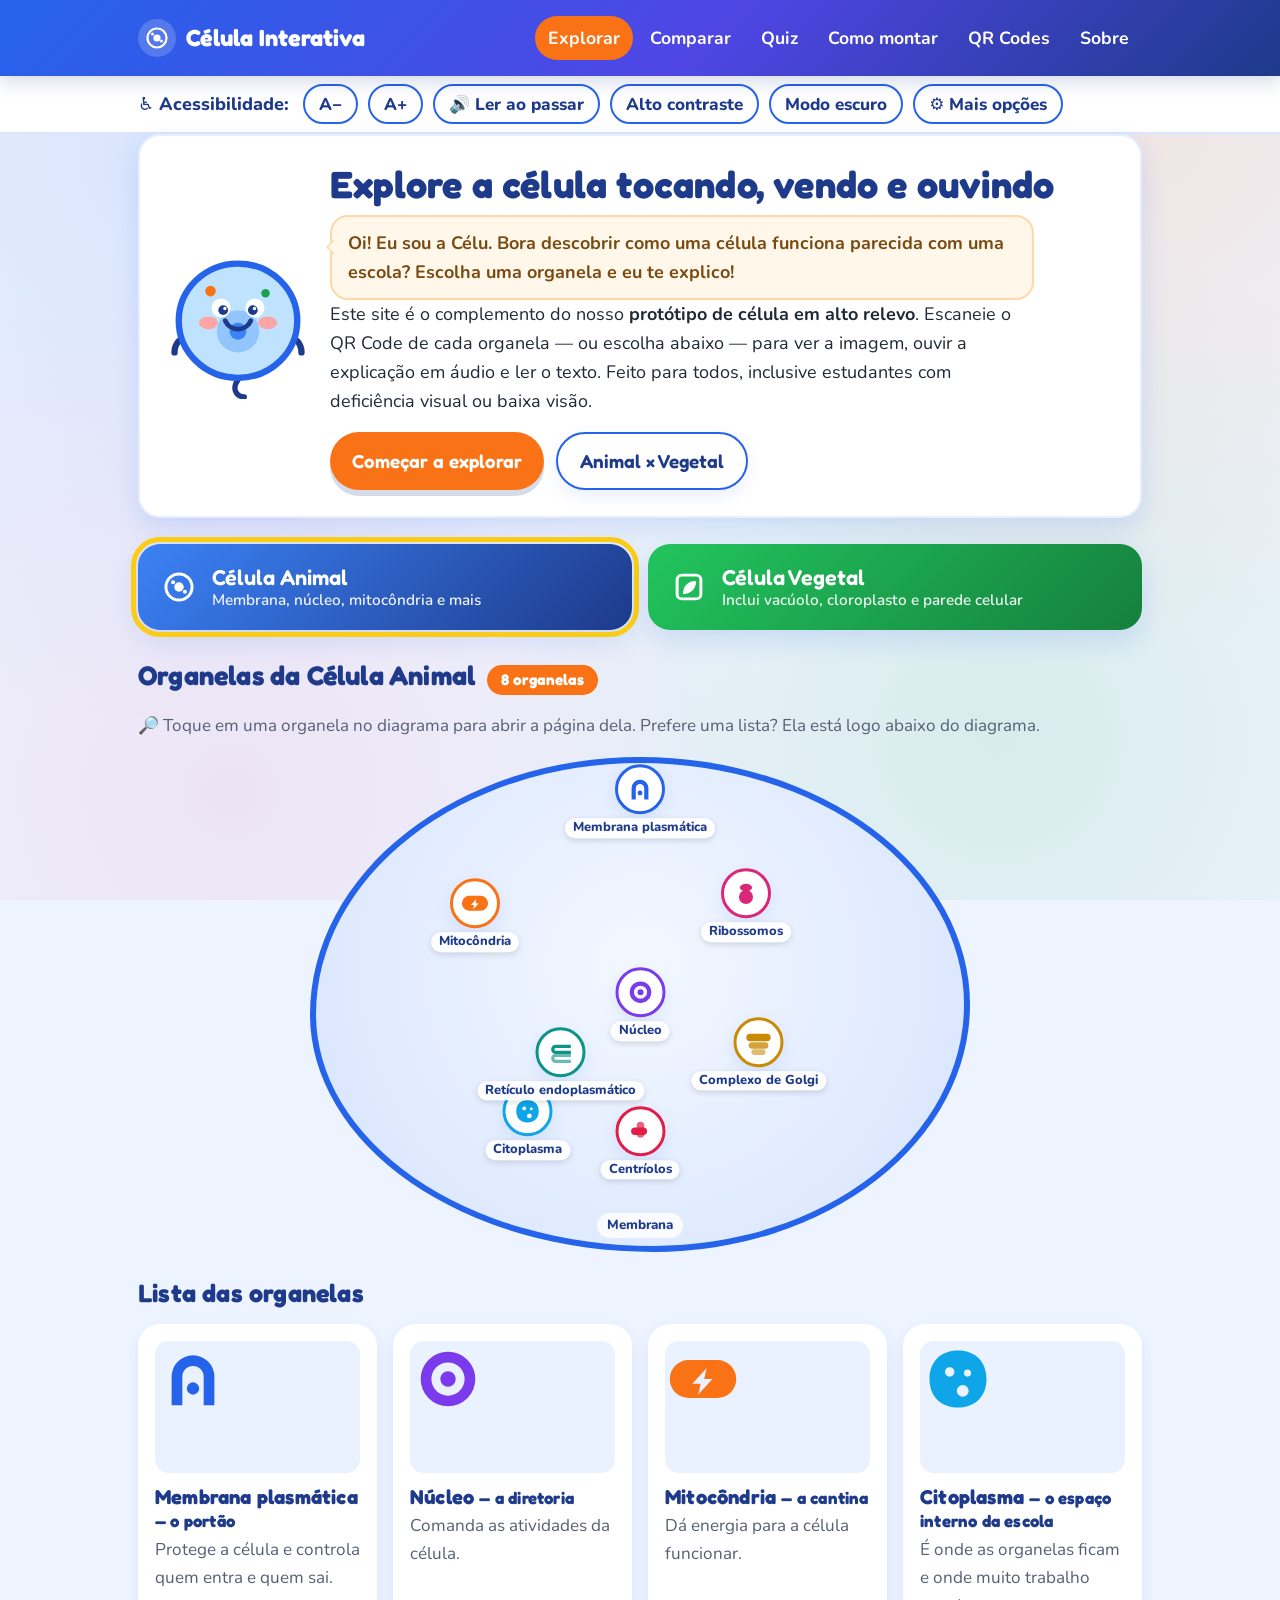
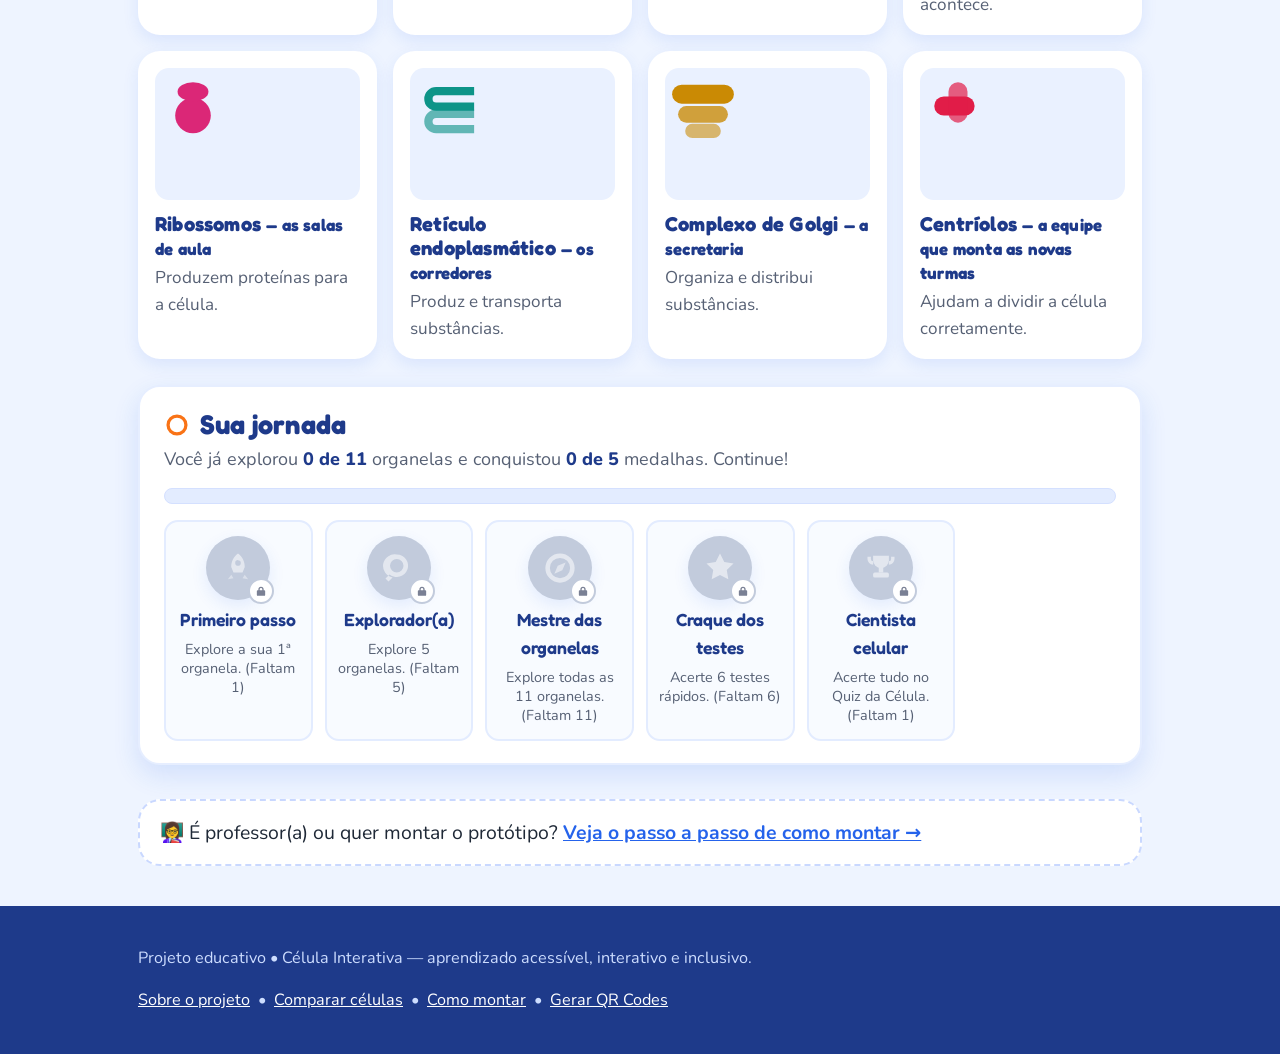
==== commit 9cb68f2a: "Adiciona leitura por voz ao passar o mouse e novas opcoes de acessibilidade A barra de acessibilidad" ====
--- a/index.html
+++ b/index.html
@@ -14,6 +14,9 @@
       if (_p.fonte) _d.style.setProperty('--font-scale', _p.fonte);
       if (_p.contraste) _d.classList.add('hc');
       if (_p.escuro) _d.classList.add('escuro');
+      if (_p.fonteLegivel) _d.classList.add('fonte-legivel');
+      if (_p.menosAnima) _d.classList.add('menos-anima');
+      if (_p.realce) _d.classList.add('realce');
     } catch (e) {}
   </script>
   <link rel="manifest" href="manifest.webmanifest">
@@ -66,11 +69,11 @@
     </section>
 
     <section class="seletor-celula" id="explorar" role="group" aria-label="Escolha o tipo de célula">
-      <button class="card-celula animal" data-tipo="animal" aria-pressed="true">
+      <button class="card-celula animal" data-tipo="animal" aria-pressed="true" data-falar="Ver as organelas da célula animal">
         <span class="emoji" aria-hidden="true"><svg viewBox="0 0 64 64" fill="#fff" focusable="false"><circle cx="32" cy="32" r="22" fill="none" stroke="#fff" stroke-width="5"/><circle cx="32" cy="32" r="8"/><circle cx="22" cy="24" r="3.4"/><circle cx="42" cy="40" r="3.4"/></svg></span>
         <span>Célula Animal<small>Membrana, núcleo, mitocôndria e mais</small></span>
       </button>
-      <button class="card-celula vegetal" data-tipo="vegetal" aria-pressed="false">
+      <button class="card-celula vegetal" data-tipo="vegetal" aria-pressed="false" data-falar="Ver as organelas da célula vegetal">
         <span class="emoji" aria-hidden="true"><svg viewBox="0 0 64 64" fill="#fff" focusable="false"><rect x="12" y="12" width="40" height="40" rx="8" fill="none" stroke="#fff" stroke-width="5"/><path d="M44 22C30 22 22 30 22 44c12 0 22-8 22-22z"/></svg></span>
         <span>Célula Vegetal<small>Inclui vacúolo, cloroplasto e parede celular</small></span>
       </button>
@@ -109,6 +112,8 @@
   <script src="data/organelas.js"></script>
   <script src="js/icones.js"></script>
   <script src="js/progresso.js"></script>
+  <script src="js/tts.js"></script>
+  <script src="js/ler-ao-passar.js"></script>
   <script src="js/a11y.js"></script>
   <script src="js/comum.js"></script>
   <script src="js/main.js"></script>
--- a/css/style.css
+++ b/css/style.css
@@ -116,6 +116,83 @@
 .btn-a11y:hover { background: var(--azul-claro); }
 .btn-a11y:active { transform: translateY(1px); }
 .btn-a11y[aria-pressed="true"] { background: var(--azul); color: #fff; }
+.btn-a11y[aria-expanded="true"] { background: var(--azul-escuro); color: #fff; }
+
+/* Aviso do que acabou de mudar ("Alto contraste ligado"). Fica no fim da
+   barra e some sozinho; quem usa leitor de tela ouve pelo aria-live. */
+.a11y-aviso {
+  margin: 0; flex-basis: 100%; font-size: 0.85rem; font-weight: 700;
+  color: var(--verde-escuro);
+}
+.a11y-aviso:empty { display: none; }
+
+/* Painel "Mais opções" */
+.a11y-painel { background: #f3f8ff; border-bottom: 2px solid #dbe6ff; }
+.a11y-painel .conteiner {
+  display: flex; flex-wrap: wrap; gap: 10px 18px; align-items: center;
+  padding-top: 12px; padding-bottom: 12px;
+}
+.a11y-grupo { display: flex; align-items: center; gap: 8px; flex-wrap: wrap; }
+.a11y-grupo .grupo-rotulo {
+  font-weight: 800; color: var(--azul-escuro); font-size: 0.9rem;
+}
+.a11y-dica {
+  flex-basis: 100%; margin: 2px 0 0; font-size: 0.86rem; color: var(--cinza); line-height: 1.5;
+}
+.a11y-dica kbd {
+  background: #fff; border: 2px solid #c9d9f5; border-bottom-width: 3px;
+  border-radius: 6px; padding: 0 6px; font-family: inherit; font-size: 0.82em; font-weight: 800;
+}
+
+/* ---------- Elemento que está sendo lido em voz alta ---------- */
+.lendo-agora {
+  outline: 4px dashed var(--laranja) !important;
+  outline-offset: 3px !important;
+  border-radius: 8px;
+}
+
+/* ---------- Realce do foco (opção "🖱️ Realce do foco") ----------
+   Deixa MUITO óbvio o que está sob o mouse ou sob o cursor do teclado —
+   ajuda quem tem baixa visão a não se perder na página. */
+html.realce a:hover, html.realce button:hover, html.realce summary:hover,
+html.realce [role="button"]:hover, html.realce input:hover,
+html.realce select:hover, html.realce textarea:hover {
+  outline: 4px solid var(--laranja);
+  outline-offset: 2px;
+}
+html.realce :focus-visible {
+  outline: 6px solid var(--laranja) !important;
+  outline-offset: 3px !important;
+}
+
+/* ---------- Fonte legível (opção "🔤 Fonte legível") ----------
+   Troca as fontes decorativas por uma sem letras "espelhadas" e com mais
+   espaço entre letras e linhas — recomendação comum para dislexia. */
+html.fonte-legivel body, html.fonte-legivel h1, html.fonte-legivel h2,
+html.fonte-legivel h3, html.fonte-legivel .titulo, html.fonte-legivel button,
+html.fonte-legivel input, html.fonte-legivel select, html.fonte-legivel textarea,
+html.fonte-legivel .logo {
+  font-family: Verdana, Tahoma, 'Trebuchet MS', 'DejaVu Sans', sans-serif !important;
+  letter-spacing: 0.03em;
+  word-spacing: 0.12em;
+}
+html.fonte-legivel body, html.fonte-legivel p, html.fonte-legivel li { line-height: 1.85; }
+
+/* ---------- Menos animação (opção "🎬 Menos animação") ---------- */
+html.menos-anima *, html.menos-anima *::before, html.menos-anima *::after {
+  animation-duration: 0.001ms !important;
+  animation-iteration-count: 1 !important;
+  transition-duration: 0.001ms !important;
+}
+html.menos-anima { scroll-behavior: auto !important; }
+
+/* No celular a barra tem muitos botões: encolhe o texto (nunca a altura, que
+   precisa continuar confortável para o dedo) para caber em menos linhas. */
+@media (max-width: 560px) {
+  #a11y-bar .conteiner, .a11y-painel .conteiner { gap: 6px 8px; }
+  #a11y-bar .rotulo, .a11y-grupo .grupo-rotulo { font-size: 0.85rem; }
+  .btn-a11y { padding: 6px 10px; font-size: 0.85rem; }
+}
 
 /* ---------- Página inicial ---------- */
 main { padding: 26px 0 60px; }
@@ -620,7 +697,7 @@
 .erro { background: #fff3cd; border: 2px solid #f0c000; padding: 14px; border-radius: 12px; margin-top: 16px; color: #5b4a00; }
 
 @media print {
-  .topo, #a11y-bar, .rodape, .nao-imprimir, .skip-link { display: none !important; }
+  .topo, #a11y-bar, .a11y-painel, .rodape, .nao-imprimir, .skip-link { display: none !important; }
   body { background: #fff; }
   .cartao-qr { border: 1px dashed #999; }
 }
@@ -643,7 +720,14 @@
 html.hc a, html.hc .voltar { color: #ffec3d; }
 html.hc #a11y-bar .rotulo { color: #ffec3d; }
 html.hc .btn-a11y { background: #000; color: #ffec3d; border-color: #ffec3d; }
-html.hc .btn-a11y[aria-pressed="true"] { background: #ffec3d; color: #000; }
+html.hc .btn-a11y[aria-pressed="true"],
+html.hc .btn-a11y[aria-expanded="true"] { background: #ffec3d; color: #000; }
+html.hc .a11y-painel { background: #000; border-bottom: 2px solid #ffec3d; }
+html.hc .a11y-grupo .grupo-rotulo, html.hc .a11y-aviso { color: #ffec3d; }
+html.hc .a11y-dica { color: #fff; }
+html.hc .a11y-dica kbd { background: #000; color: #ffec3d; border-color: #ffec3d; }
+html.hc .lendo-agora { outline-color: #ffec3d !important; }
+html.hc.realce a:hover, html.hc.realce button:hover, html.hc.realce [role="button"]:hover { outline-color: #fff; }
 html.hc .btn-play, html.hc .btn-grande, html.hc .btn-pill, html.hc .btn-gerar { background: #ffec3d; color: #000; box-shadow: none; }
 html.hc .btn-sec, html.hc .btn-sec-claro, html.hc .btn-pill.contorno { border-color: #ffec3d; color: #ffec3d; background: #000; }
 html.hc .pill, html.hc .tag, html.hc .num, html.hc .marca, html.hc .selo-explorado { background: #ffec3d; color: #000; }
@@ -689,6 +773,11 @@
 html.escuro #a11y-bar { background: #0f1830; border-bottom-color: #2a3a5e; }
 html.escuro #a11y-bar .rotulo { color: #9ec1ff; }
 html.escuro .btn-a11y { background: #16213a; color: #cfe0ff; border-color: #3b5180; }
+html.escuro .a11y-painel { background: #0c1428; border-bottom-color: #2a3a5e; }
+html.escuro .a11y-grupo .grupo-rotulo { color: #9ec1ff; }
+html.escuro .a11y-aviso { color: #86e2a8; }
+html.escuro .a11y-dica { color: #aab8d6; }
+html.escuro .a11y-dica kbd { background: #16213a; color: #cfe0ff; border-color: #3b5180; }
 html.escuro .card-organela p, html.escuro .visu-legenda, html.escuro .dica-diagrama,
 html.escuro .dica-qr, html.escuro .btn-nav small, html.escuro .jornada-sub,
 html.escuro .medalha-desc, html.escuro .grupo-sub, html.escuro .linha-org .org-info span { color: #aab8d6; }
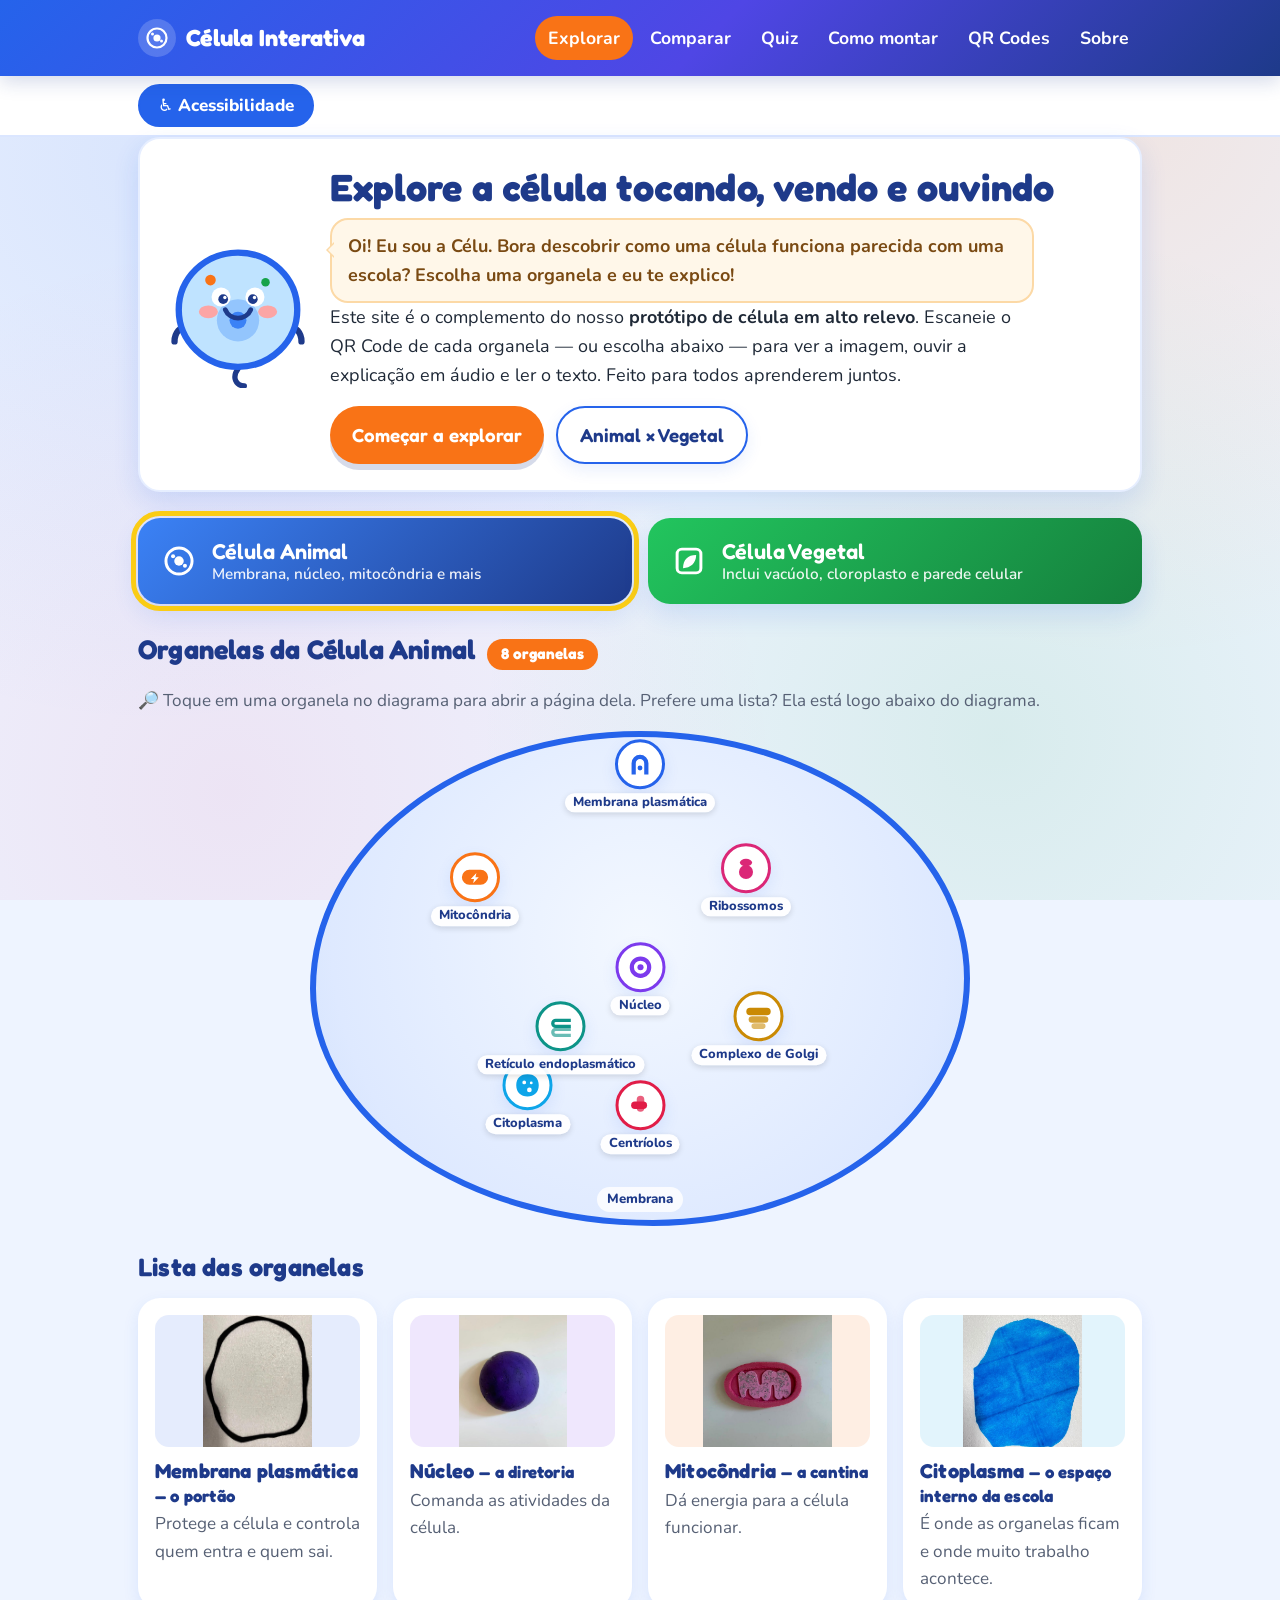
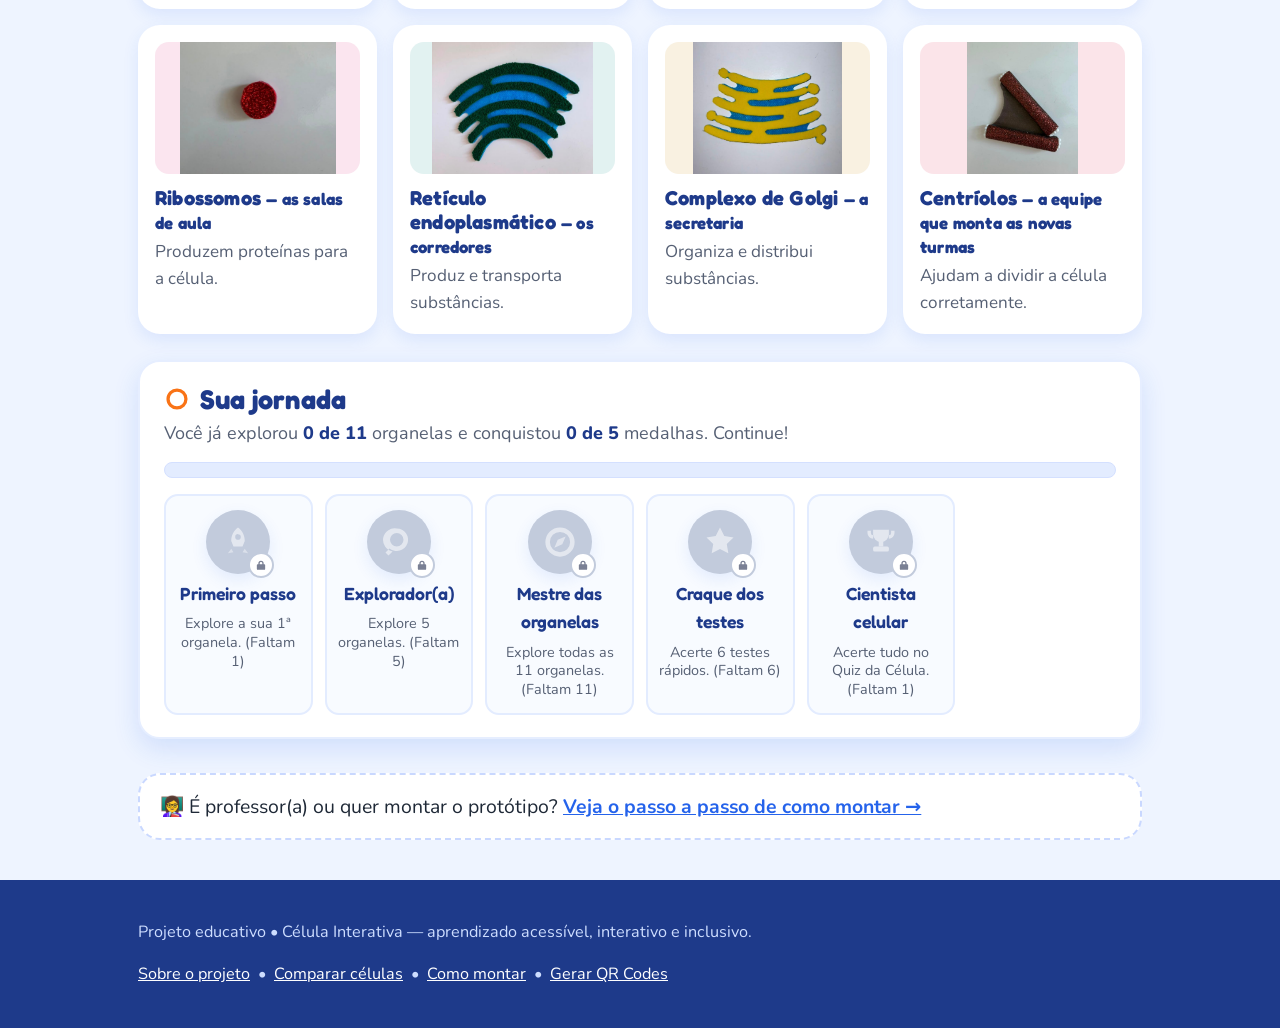
==== commit 47f01cf9: "Descreve os recursos pelo beneficio, sem rotular grupos de alunos Segue o padrao que voce ja tinha a" ====
--- a/index.html
+++ b/index.html
@@ -57,8 +57,7 @@
           <p>
             Este site é o complemento do nosso <strong>protótipo de célula em alto relevo</strong>.
             Escaneie o QR Code de cada organela — ou escolha abaixo — para ver a imagem, ouvir a
-            explicação em áudio e ler o texto. Feito para todos, inclusive estudantes com
-            deficiência visual ou baixa visão.
+            explicação em áudio e ler o texto. Feito para todos aprenderem juntos.
           </p>
           <div class="acoes-hero">
             <a class="btn-pill" href="#explorar">Começar a explorar</a>
--- a/css/style.css
+++ b/css/style.css
@@ -102,11 +102,12 @@
 
 /* ---------- Barra de acessibilidade ---------- */
 #a11y-bar { background: var(--branco); border-bottom: 2px solid #dbe6ff; }
-#a11y-bar .conteiner {
+/* O ">" importa: o painel também tem um .conteiner dentro de #a11y-bar, e
+   sem ele o align-items daqui centralizaria cada linha do painel. */
+#a11y-bar > .conteiner {
   display: flex; align-items: center; gap: 10px; flex-wrap: wrap;
   padding-top: 8px; padding-bottom: 8px;
 }
-#a11y-bar .rotulo { font-weight: 800; color: var(--azul-escuro); margin-right: 4px; }
 .btn-a11y {
   border: 2px solid var(--azul); background: #fff; color: var(--azul-escuro);
   font-weight: 800; border-radius: 999px; padding: 6px 14px; cursor: pointer;
@@ -116,7 +117,25 @@
 .btn-a11y:hover { background: var(--azul-claro); }
 .btn-a11y:active { transform: translateY(1px); }
 .btn-a11y[aria-pressed="true"] { background: var(--azul); color: #fff; }
-.btn-a11y[aria-expanded="true"] { background: var(--azul-escuro); color: #fff; }
+
+/* O único botão que fica à vista na barra. Precisa ser achado de longe por
+   quem tem baixa visão, então vem preenchido e um pouco maior. */
+.btn-a11y.abrir {
+  background: var(--azul); color: #fff; border-color: var(--azul);
+  display: inline-flex; align-items: center; gap: 8px; padding: 8px 18px;
+}
+.btn-a11y.abrir:hover { background: var(--azul-escuro); border-color: var(--azul-escuro); }
+.btn-a11y.abrir[aria-expanded="true"] { background: var(--azul-escuro); border-color: var(--azul-escuro); }
+
+/* "3 ativas" — sem isso, quem pega o computador com alto contraste já ligado
+   não teria pista de onde desligar, já que os controles ficam escondidos. */
+/* Laranja ESCURO de propósito: branco sobre o laranja normal dá só 2,8:1 e
+   reprova no mínimo de 4,5:1 — feio justamente num recurso de acessibilidade. */
+.btn-a11y.abrir .contador {
+  background: var(--laranja-escuro); color: #fff; font-size: 0.78rem; font-weight: 800;
+  border-radius: 999px; padding: 2px 9px; white-space: nowrap;
+}
+.btn-a11y.abrir .contador[hidden] { display: none; }
 
 /* Aviso do que acabou de mudar ("Alto contraste ligado"). Fica no fim da
    barra e some sozinho; quem usa leitor de tela ouve pelo aria-live. */
@@ -126,19 +145,30 @@
 }
 .a11y-aviso:empty { display: none; }
 
-/* Painel "Mais opções" */
+/* Painel de acessibilidade: um grupo por linha, com os rótulos alinhados
+   à esquerda. Em coluna fica bem mais fácil de varrer com os olhos (e com
+   uma lupa de tela) do que tudo embolado numa fileira só. */
 .a11y-painel { background: #f3f8ff; border-bottom: 2px solid #dbe6ff; }
 .a11y-painel .conteiner {
-  display: flex; flex-wrap: wrap; gap: 10px 18px; align-items: center;
-  padding-top: 12px; padding-bottom: 12px;
+  display: flex; flex-direction: column; gap: 10px;
+  padding-top: 14px; padding-bottom: 16px;
 }
 .a11y-grupo { display: flex; align-items: center; gap: 8px; flex-wrap: wrap; }
 .a11y-grupo .grupo-rotulo {
   font-weight: 800; color: var(--azul-escuro); font-size: 0.9rem;
+  min-width: 9.5rem;
 }
 .a11y-dica {
-  flex-basis: 100%; margin: 2px 0 0; font-size: 0.86rem; color: var(--cinza); line-height: 1.5;
-}
+  margin: 2px 0 0; font-size: 0.86rem; color: var(--cinza); line-height: 1.5;
+}
+/* Lista de vozes do aparelho. Mesma altura dos botões para o dedo acertar. */
+.sel-a11y {
+  border: 2px solid var(--azul); background: #fff; color: var(--azul-escuro);
+  font-family: inherit; font-weight: 700; font-size: 0.95rem;
+  border-radius: 999px; padding: 6px 12px; min-height: 40px; cursor: pointer;
+  max-width: min(340px, 100%);
+}
+.sel-a11y:disabled { border-color: #b9c6df; color: var(--cinza); cursor: not-allowed; }
 .a11y-dica kbd {
   background: #fff; border: 2px solid #c9d9f5; border-bottom-width: 3px;
   border-radius: 6px; padding: 0 6px; font-family: inherit; font-size: 0.82em; font-weight: 800;
@@ -189,9 +219,13 @@
 /* No celular a barra tem muitos botões: encolhe o texto (nunca a altura, que
    precisa continuar confortável para o dedo) para caber em menos linhas. */
 @media (max-width: 560px) {
-  #a11y-bar .conteiner, .a11y-painel .conteiner { gap: 6px 8px; }
-  #a11y-bar .rotulo, .a11y-grupo .grupo-rotulo { font-size: 0.85rem; }
+  #a11y-bar > .conteiner { gap: 6px 8px; }
+  .a11y-painel .conteiner { gap: 12px; }
   .btn-a11y { padding: 6px 10px; font-size: 0.85rem; }
+  .sel-a11y { padding: 6px 10px; font-size: 0.85rem; max-width: 100%; }
+  /* Sem espaço para rótulo e botões lado a lado: o rótulo vira o título da linha. */
+  .a11y-grupo .grupo-rotulo { min-width: 0; flex-basis: 100%; font-size: 0.85rem; }
+  .a11y-grupo .grupo-rotulo:empty { display: none; }
 }
 
 /* ---------- Página inicial ---------- */
@@ -335,6 +369,17 @@
   width: 100%; height: 132px; border-radius: var(--raio-sm); object-fit: cover;
   background: var(--azul-claro); margin-bottom: 12px; display: block;
 }
+/* Foto do protótipo no cartão: "contain", nunca "cover". Várias peças são
+   CONTORNOS (membrana plasmática, parede celular) com o miolo vazio — com
+   cover o recorte comia justamente a borda e sobrava um quadrado branco,
+   impossível de reconhecer. O fundo é um tom bem claro da cor da organela,
+   para a sobra do enquadramento parecer proposital. */
+.card-organela .mini-img.tem-foto {
+  background-color: color-mix(in srgb, var(--cor) 12%, #fff);
+  background-size: contain;
+  background-repeat: no-repeat;
+  background-position: center;
+}
 .card-organela h3 { margin: 0 0 4px; font-size: 1.12rem; color: var(--azul-escuro); }
 .card-organela p { margin: 0; color: var(--cinza); font-size: 0.95rem; }
 
@@ -455,19 +500,30 @@
 .btn-nav:hover, .btn-nav:focus-visible { border-color: var(--laranja); transform: translateY(-2px); }
 
 /* ---------- Tutorial ---------- */
+/* Cartão de cada passo. NÃO usar flex aqui: a numeração fica por conta de
+   ".passos > li.passo::before", e um display:flex jogava o título e o texto
+   lado a lado, espremendo o h3 numa coluna estreita. */
 .passo {
   background: var(--branco); border-radius: var(--raio); box-shadow: var(--sombra-suave);
-  padding: 20px 22px; margin-bottom: 18px; display: flex; gap: 18px; align-items: flex-start;
-}
-.passo .num {
-  flex: 0 0 auto; width: 46px; height: 46px; border-radius: 50%; background: var(--laranja);
-  color: #fff; font-family: var(--fonte-titulo); font-weight: 600;
-  display: flex; align-items: center; justify-content: center; font-size: 1.3rem;
+  padding: 20px 22px; margin-bottom: 18px;
 }
 .passo h3 { margin: 0 0 6px; }
-.passo .foto-passo { width: 100%; max-width: 360px; height: 200px; border-radius: 12px; object-fit: cover; margin-top: 10px; }
+
+/* Foto do resultado, no topo do tutorial: mostra logo a meta de quem vai montar. */
+.foto-resultado {
+  display: block; width: 100%; max-width: 340px; height: auto;
+  border-radius: var(--raio-sm); margin: 16px auto 8px; box-shadow: var(--sombra-suave);
+}
+.legenda-resultado { text-align: center; color: var(--cinza); font-size: 0.9rem; margin: 0; }
+/* Altura automática, sem recorte: nas fotos da montagem o que importa está
+   nas bordas (a moldura da parede, as peças espalhadas) e um corte fixo
+   comia justamente isso. */
+.passo .foto-passo {
+  display: block; width: 100%; max-width: 420px; height: auto;
+  border-radius: 12px; margin-top: 12px; background: var(--azul-claro);
+}
 .lista-materiais { columns: 2; gap: 24px; }
-@media (max-width: 560px) { .lista-materiais { columns: 1; } .passo { flex-direction: column; } }
+@media (max-width: 560px) { .lista-materiais { columns: 1; } }
 
 /* ---------- Rodapé ---------- */
 .rodape { background: var(--azul-escuro); color: #cdddff; padding: 24px 0; margin-top: 40px; font-size: 0.9rem; }
@@ -718,14 +774,16 @@
 html.hc .balao { color: #ffec3d; }
 html.hc .balao::before { display: none; }
 html.hc a, html.hc .voltar { color: #ffec3d; }
-html.hc #a11y-bar .rotulo { color: #ffec3d; }
-html.hc .btn-a11y { background: #000; color: #ffec3d; border-color: #ffec3d; }
+html.hc .btn-a11y, html.hc .btn-a11y.abrir { background: #000; color: #ffec3d; border-color: #ffec3d; }
 html.hc .btn-a11y[aria-pressed="true"],
-html.hc .btn-a11y[aria-expanded="true"] { background: #ffec3d; color: #000; }
+html.hc .btn-a11y.abrir[aria-expanded="true"] { background: #ffec3d; color: #000; }
+html.hc .btn-a11y.abrir .contador { background: #ffec3d; color: #000; }
+html.hc .btn-a11y.abrir[aria-expanded="true"] .contador { background: #000; color: #ffec3d; }
 html.hc .a11y-painel { background: #000; border-bottom: 2px solid #ffec3d; }
 html.hc .a11y-grupo .grupo-rotulo, html.hc .a11y-aviso { color: #ffec3d; }
 html.hc .a11y-dica { color: #fff; }
 html.hc .a11y-dica kbd { background: #000; color: #ffec3d; border-color: #ffec3d; }
+html.hc .sel-a11y { background: #000; color: #ffec3d; border-color: #ffec3d; }
 html.hc .lendo-agora { outline-color: #ffec3d !important; }
 html.hc.realce a:hover, html.hc.realce button:hover, html.hc.realce [role="button"]:hover { outline-color: #fff; }
 html.hc .btn-play, html.hc .btn-grande, html.hc .btn-pill, html.hc .btn-gerar { background: #ffec3d; color: #000; box-shadow: none; }
@@ -771,13 +829,14 @@
 html.escuro .balao { background: #20283d; border-color: #3a4566; color: #ffd9a6; }
 html.escuro .balao::before { border-right-color: #20283d; filter: none; }
 html.escuro #a11y-bar { background: #0f1830; border-bottom-color: #2a3a5e; }
-html.escuro #a11y-bar .rotulo { color: #9ec1ff; }
 html.escuro .btn-a11y { background: #16213a; color: #cfe0ff; border-color: #3b5180; }
+html.escuro .btn-a11y.abrir { background: var(--azul); color: #fff; border-color: var(--azul); }
 html.escuro .a11y-painel { background: #0c1428; border-bottom-color: #2a3a5e; }
 html.escuro .a11y-grupo .grupo-rotulo { color: #9ec1ff; }
 html.escuro .a11y-aviso { color: #86e2a8; }
 html.escuro .a11y-dica { color: #aab8d6; }
 html.escuro .a11y-dica kbd { background: #16213a; color: #cfe0ff; border-color: #3b5180; }
+html.escuro .sel-a11y { background: #16213a; color: #cfe0ff; border-color: #3b5180; }
 html.escuro .card-organela p, html.escuro .visu-legenda, html.escuro .dica-diagrama,
 html.escuro .dica-qr, html.escuro .btn-nav small, html.escuro .jornada-sub,
 html.escuro .medalha-desc, html.escuro .grupo-sub, html.escuro .linha-org .org-info span { color: #aab8d6; }
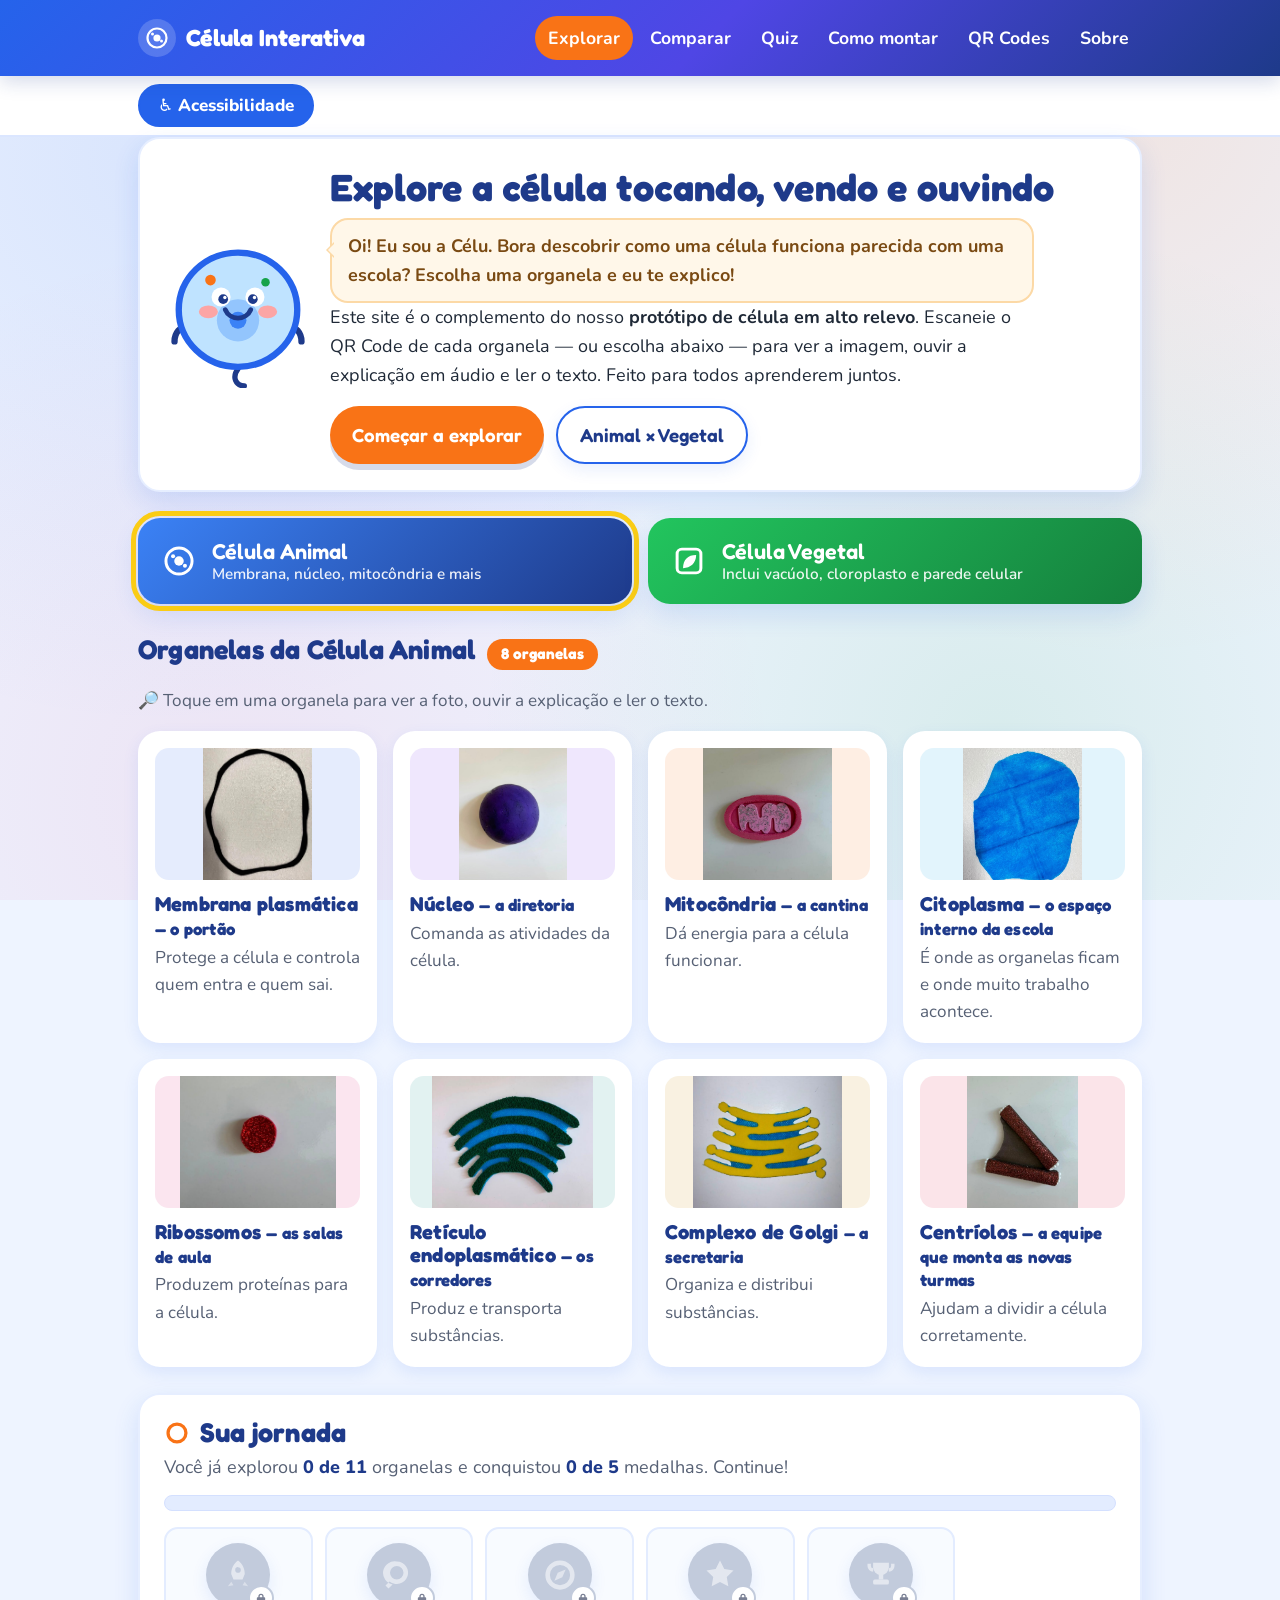
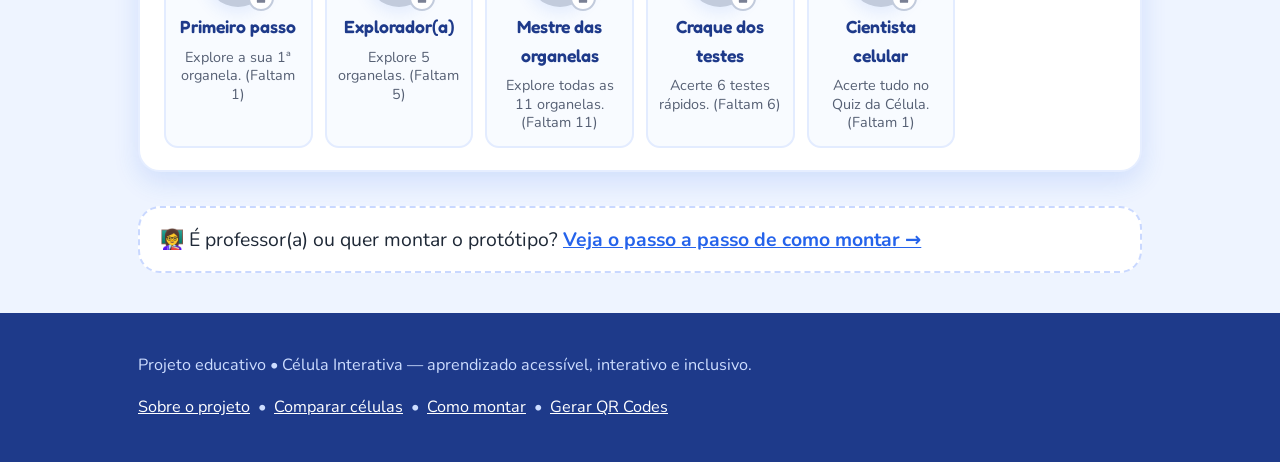
==== commit 8251ab57: "Remove o diagrama de pontos da pagina inicial O diagrama desenhava a celula como uma elipse azul com" ====
--- a/index.html
+++ b/index.html
@@ -80,14 +80,9 @@
 
     <div class="titulo-secao" id="titulo-secao"></div>
 
-    <section aria-label="Diagrama da célula">
-      <p class="dica-diagrama">🔎 Toque em uma organela no diagrama para abrir a página dela.
-        Prefere uma lista? Ela está logo abaixo do diagrama.</p>
-      <div class="diagrama" id="diagrama"></div>
-    </section>
-
-    <section aria-labelledby="lista-titulo">
-      <h2 id="lista-titulo" class="subtitulo">Lista das organelas</h2>
+    <section aria-label="Organelas">
+      <p class="dica-home">🔎 Toque em uma organela para ver a foto, ouvir a explicação
+        e ler o texto.</p>
       <div class="grade" id="lista-organelas"></div>
     </section>
 
--- a/css/style.css
+++ b/css/style.css
@@ -118,8 +118,8 @@
 .btn-a11y:active { transform: translateY(1px); }
 .btn-a11y[aria-pressed="true"] { background: var(--azul); color: #fff; }
 
-/* O único botão que fica à vista na barra. Precisa ser achado de longe por
-   quem tem baixa visão, então vem preenchido e um pouco maior. */
+/* O único botão que fica à vista na barra. Precisa ser achado de longe,
+   então vem preenchido e um pouco maior. */
 .btn-a11y.abrir {
   background: var(--azul); color: #fff; border-color: var(--azul);
   display: inline-flex; align-items: center; gap: 8px; padding: 8px 18px;
@@ -182,8 +182,8 @@
 }
 
 /* ---------- Realce do foco (opção "🖱️ Realce do foco") ----------
-   Deixa MUITO óbvio o que está sob o mouse ou sob o cursor do teclado —
-   ajuda quem tem baixa visão a não se perder na página. */
+   Deixa MUITO óbvio o que está sob o mouse ou sob o cursor do teclado,
+   para não se perder na página. */
 html.realce a:hover, html.realce button:hover, html.realce summary:hover,
 html.realce [role="button"]:hover, html.realce input:hover,
 html.realce select:hover, html.realce textarea:hover {
@@ -542,59 +542,13 @@
 .menu a[aria-current="page"] { background: var(--laranja); color: #fff; }
 
 /* =========================================================================
-   HOME: subtítulos, dica e diagrama
+   HOME: subtítulos e dicas
    ========================================================================= */
 .subtitulo { font-size: 1.4rem; margin: 26px 0 10px; }
-.dica-diagrama, .dica-qr { color: var(--cinza); font-size: 0.95rem; }
+.dica-home, .dica-qr { color: var(--cinza); font-size: 0.95rem; }
 .cta-tutorial {
   margin-top: 34px; font-size: 1.08rem; background: #fff; border: 2px dashed #c9d8ff;
   border-radius: var(--raio); padding: 16px 20px;
-}
-
-.diagrama {
-  position: relative; width: 100%; max-width: 660px; margin: 6px auto 12px; aspect-ratio: 4 / 3;
-}
-.celula-forma {
-  position: absolute; inset: 0; border: 6px solid var(--azul);
-  border-radius: 50% 50% 48% 52% / 52% 50% 50% 48%;
-  background: radial-gradient(circle at 50% 42%, #f3f8ff 0%, #dee9ff 72%, #cddffb 100%);
-  display: flex; align-items: flex-end; justify-content: center;
-}
-.diagrama.vegetal .celula-forma {
-  border: 7px solid var(--verde-escuro); border-radius: 26px;
-  background: linear-gradient(160deg, #ecfdf3 0%, #cdeed8 100%);
-  box-shadow: inset 0 0 0 10px rgba(22, 163, 74, 0.16);
-}
-.rotulo-forma {
-  margin-bottom: 8px; font-size: 0.74rem; font-weight: 800; color: var(--azul-escuro);
-  background: rgba(255, 255, 255, 0.82); padding: 2px 10px; border-radius: 999px;
-}
-.diagrama.vegetal .rotulo-forma { color: #14532d; }
-
-.hotspot {
-  position: absolute; transform: translate(-50%, -50%); display: flex; flex-direction: column;
-  align-items: center; gap: 4px; text-decoration: none; z-index: 2;
-}
-.ponto {
-  width: 50px; height: 50px; border-radius: 50%; background: #fff; border: 3px solid var(--cor, #2563EB);
-  display: flex; align-items: center; justify-content: center; box-shadow: var(--sombra-suave);
-  transition: transform 0.12s ease; color: var(--cor, #2563EB);
-}
-.ponto .ico { width: 30px; height: 30px; }
-.ponto-rotulo {
-  background: rgba(255, 255, 255, 0.95); color: var(--azul-escuro); font-weight: 800;
-  font-size: 0.72rem; line-height: 1.2; padding: 2px 8px; border-radius: 999px; white-space: nowrap;
-  box-shadow: 0 2px 6px rgba(0, 0, 0, 0.14); max-width: 32vw; overflow: hidden; text-overflow: ellipsis;
-}
-.hotspot:hover .ponto, .hotspot:focus-visible .ponto { transform: scale(1.14); }
-.hotspot:focus-visible { outline: none; }
-.hotspot:focus-visible .ponto { outline: 4px solid var(--laranja); outline-offset: 3px; }
-.hotspot.visitado .ponto { box-shadow: 0 0 0 3px #dcfce7, var(--sombra-suave); }
-
-@media (max-width: 560px) {
-  .ponto-rotulo { display: none; }
-  .ponto { width: 44px; height: 44px; }
-  .ponto .ico { width: 26px; height: 26px; }
 }
 
 /* =========================================================================
@@ -791,9 +745,9 @@
 html.hc .pill, html.hc .tag, html.hc .num, html.hc .marca, html.hc .selo-explorado { background: #ffec3d; color: #000; }
 html.hc .topo { background: #000; border-bottom: 2px solid #ffec3d; }
 html.hc .menu a[aria-current="page"], html.hc .card-celula[aria-pressed="true"] { outline-color: #ffec3d; }
-html.hc .organela-icone, html.hc .org-capa, html.hc .ponto, html.hc .medalha-disco,
+html.hc .organela-icone, html.hc .org-capa, html.hc .medalha-disco,
 html.hc .org-mini, html.hc .placar-card { background: #000 !important; color: #ffec3d !important; border: 2px solid #ffec3d; }
-html.hc .org-capa .ico, html.hc .ponto .ico, html.hc .organela-icone .ico,
+html.hc .org-capa .ico, html.hc .organela-icone .ico,
 html.hc .visu-placeholder .ico, html.hc .jornada h2 .ico { color: #ffec3d !important; }
 html.hc .medalha.bloqueada .medalha-disco { background: #000 !important; }
 html.hc .medalha.bloqueada .medalha-disco .ico { opacity: 1; }
@@ -837,7 +791,7 @@
 html.escuro .a11y-dica { color: #aab8d6; }
 html.escuro .a11y-dica kbd { background: #16213a; color: #cfe0ff; border-color: #3b5180; }
 html.escuro .sel-a11y { background: #16213a; color: #cfe0ff; border-color: #3b5180; }
-html.escuro .card-organela p, html.escuro .visu-legenda, html.escuro .dica-diagrama,
+html.escuro .card-organela p, html.escuro .visu-legenda, html.escuro .dica-home,
 html.escuro .dica-qr, html.escuro .btn-nav small, html.escuro .jornada-sub,
 html.escuro .medalha-desc, html.escuro .grupo-sub, html.escuro .linha-org .org-info span { color: #aab8d6; }
 html.escuro .quiz-opcao { background: #16213a; color: #e6eeff; border-color: #3b5180; }
@@ -845,9 +799,6 @@
 html.escuro .quiz-opcao.errada { background: #4c1d1d; color: #ffd9d9; border-color: #ef4444; }
 html.escuro .placeholder-img { background: #1c2842; color: #9ec1ff; }
 html.escuro a { color: #9ec1ff; }
-html.escuro .celula-forma { background: #16213a; }
-html.escuro .ponto { background: #0f1830; }
-html.escuro .ponto-rotulo { background: rgba(20,30,55,0.95); color: #cfe0ff; }
 html.escuro .jornada-barra, html.escuro .quiz-barra { background: #25324f; border-color: #3a4566; }
 html.escuro .pill { background: #25324f; color: #cfe0ff; }
 html.escuro .destaque { background: #2a2113; color: #ffcf99; }
